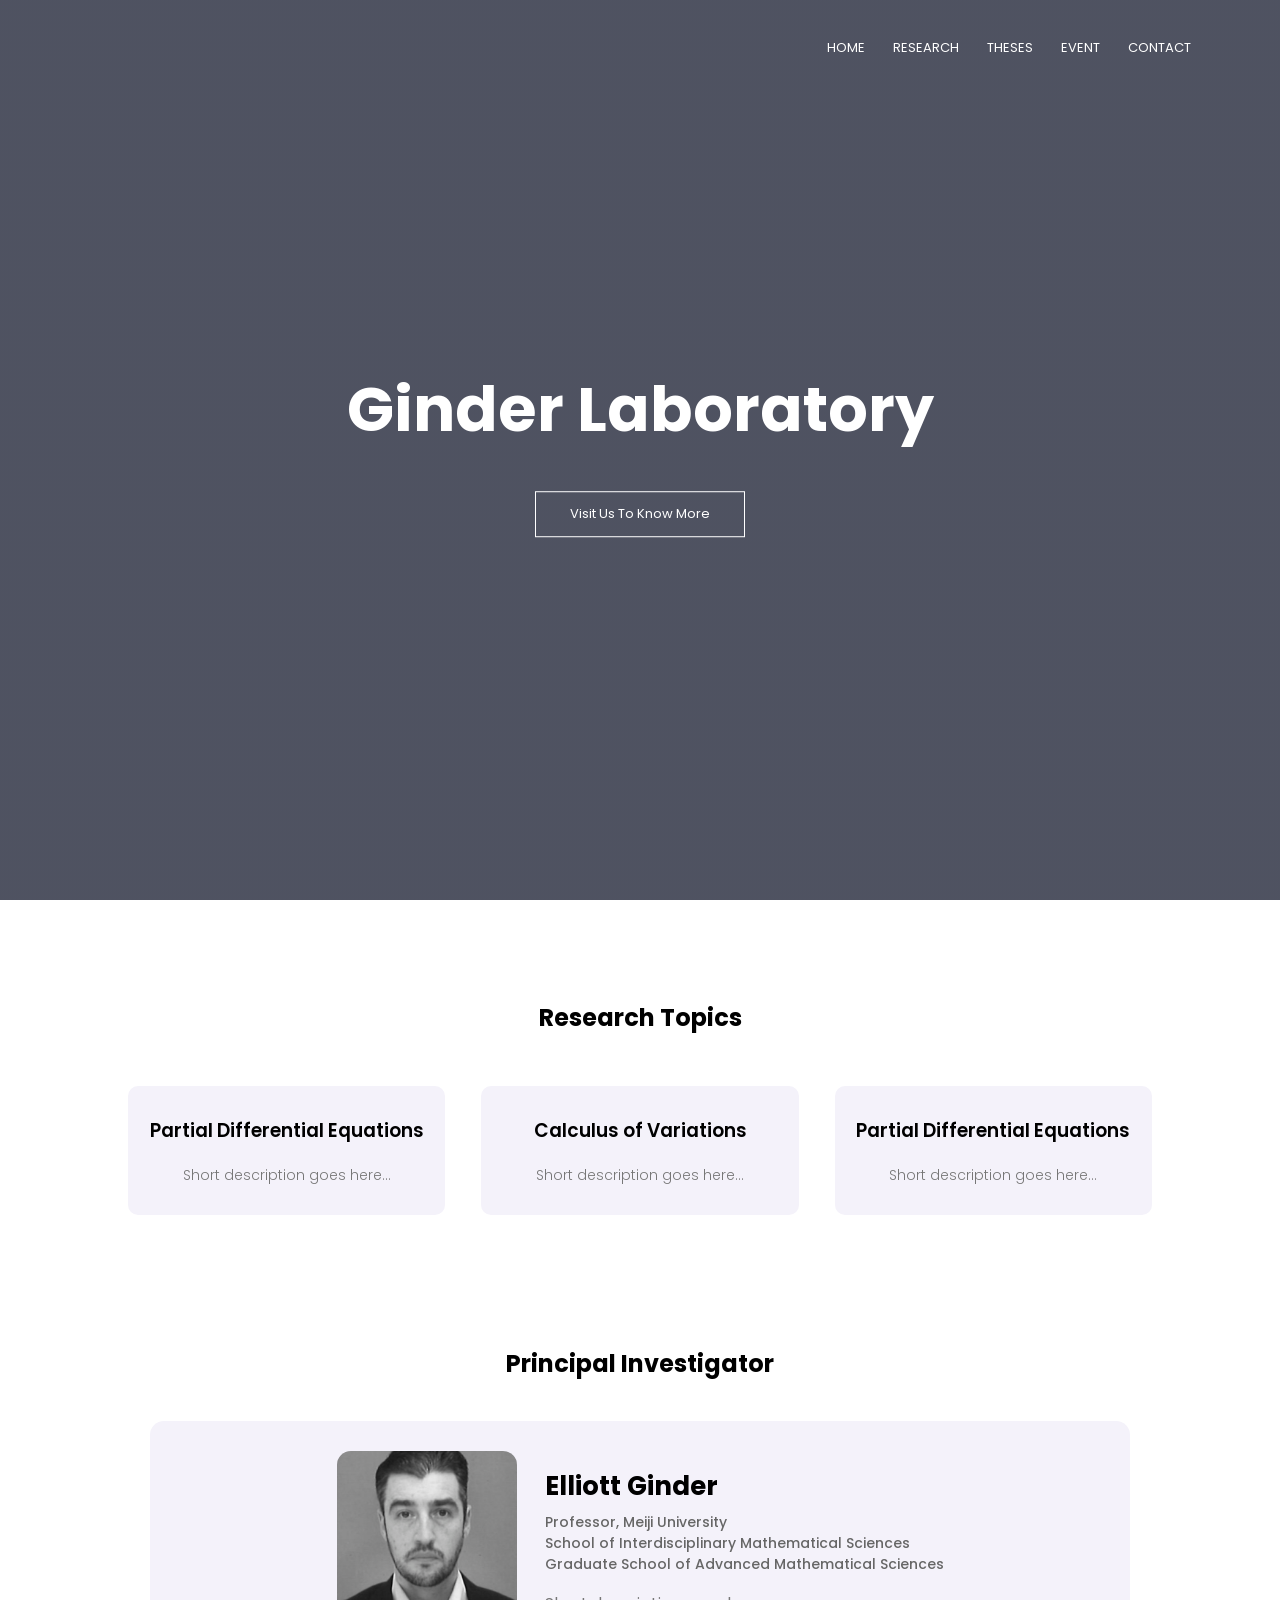
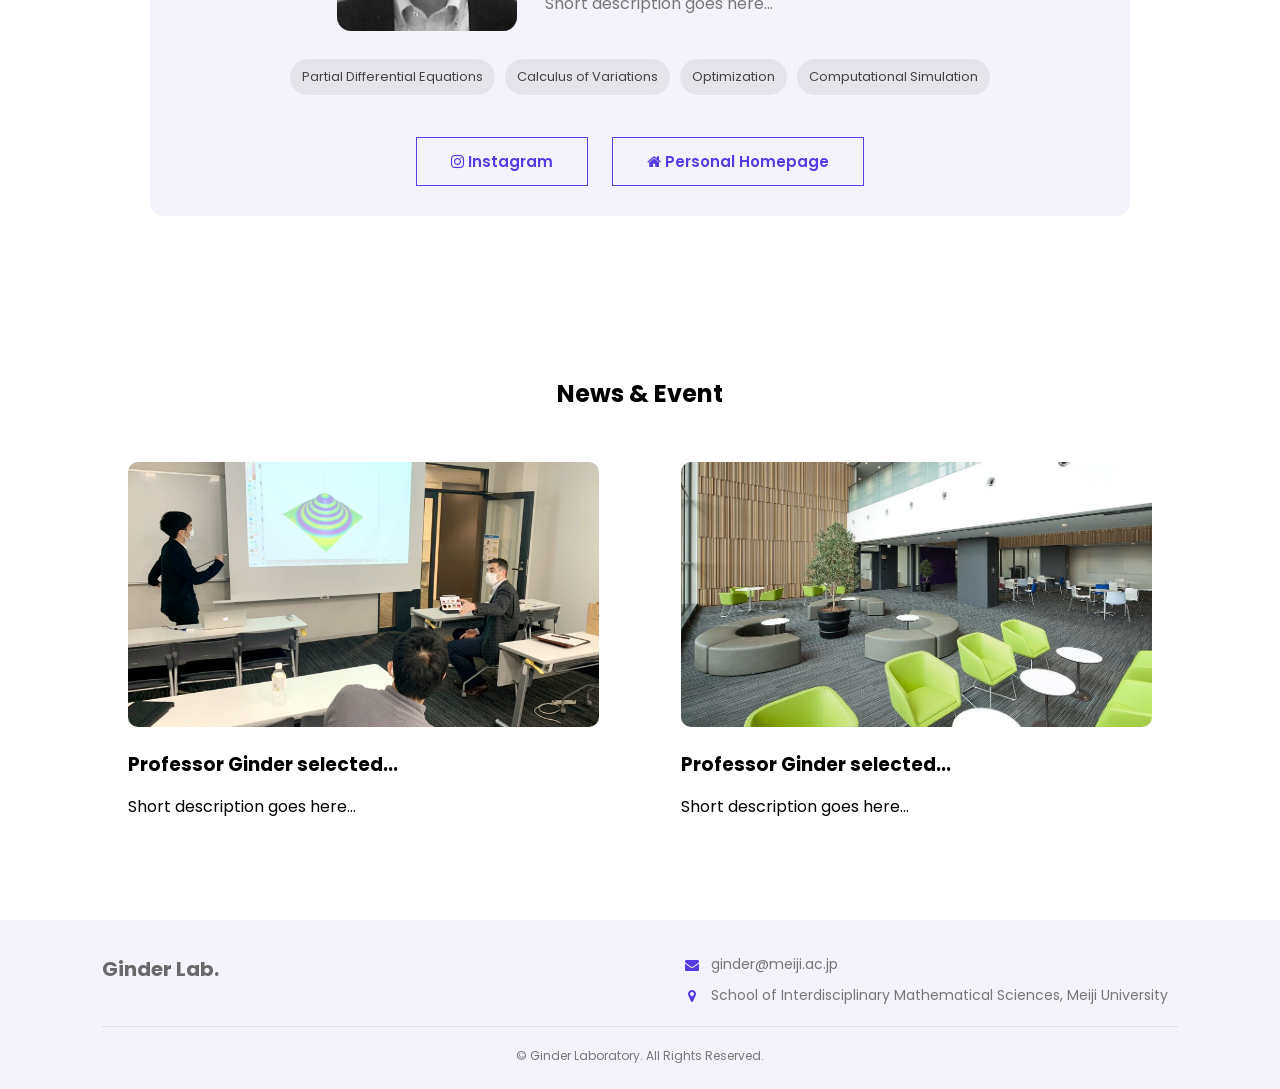
==== index.html @ 0f68d82e "更改图片位置" ====
<!DOCTYPE html>
<html lang="en">
<head>
    <meta charset="UTF-8">
    <meta name="viewport" content="width=device-width, initial-scale=1.0">
    <title>Laboratory Website Design</title>
    <link rel="stylesheet" href="css/style.css">
    <link rel="preconnect" href="https://fonts.googleapis.com">
    <link rel="preconnect" href="https://fonts.gstatic.com" crossorigin>
    <link href="https://fonts.googleapis.com/css2?family=Poppins:wght@100;200;300;400;600;700&display=swap" rel="stylesheet">
    <link rel="stylesheet" href="https://cdnjs.cloudflare.com/ajax/libs/font-awesome/4.7.0/css/font-awesome.css">
</head>
<body>
    <section class="header">
        <nav>
            <!-- <a href="index.html">
                <img src="./images/meiji_logo.png" alt="">
            </a> -->
            <div class="nav-links" id="navLinks">
            <i class="fa fa-times" onclick="hideMenu()"></i>
                <ul>
                    <li><a href="index.html">HOME</a></li>
                    <li><a href="research.html">RESEARCH</a></li>
                    <li><a href="theses.html">THESES</a></li>
                    <li><a href="event.html">EVENT</a></li>
                    <li><a href="contact.html">CONTACT</a></li>
                </ul>
            </div>
            <i class="fa fa-bars" onclick="showMenu()"></i>
        </nav>
    
        <div class="text-box">
            <h1>Ginder Laboratory</h1>
            <!-- <p></p> -->
            <a href="#hp-course" class="hero-btn">Visit Us To Know More</a>
        </div>
        
    </section>

    <!---------------------- course -------------------->
    
    <section class="course" id="hp-course">
        <h1>Research Topics</h1>
        <!-- 暂时无介绍 -->
        <!-- <p>nothink</p> -->

        <div class="row">
            <div class="course-col">
                <h3>Partial Differential Equations</h3>
                <p>Short description goes here...
                </p>
            </div>

             <div class="course-col">
                <h3>Calculus of Variations</h3>
                <p>Short description goes here...
                </p>
            </div>

             <div class="course-col">
                <h3>Partial Differential Equations</h3>
                <p>Short description goes here...
                </p>
            </div>
        </div>
    </section>



    <!---------------------- Professor ---------------------->
    
    <section class="boss">

        <h1>Principal Investigator</h1>
        
        <div class="boss-card">
            <div class="boss-main">
                
                <div class="boss-left">
                <!-- 把图片路径换成你自己的，比如 ./images/prof.jpg -->
                <img src="./images/prof.jpg" alt="Professor portrait" />
                </div>

                <div class="boss-right" >
                    <h2>Elliott Ginder</h2>
                    <h3>Professor, Meiji University <br>
                        School of Interdisciplinary Mathematical Sciences 
                        <br>
                        Graduate School of Advanced Mathematical Sciences
                        </h3>

                    <p class="boss-bio">
                        Short description goes here...
                    </p> 
                </div>

            </div>
            

            <div class="boss-tags">
                    <span>Partial Differential Equations</span>
                    <span>Calculus of Variations</span>
                    <span>Optimization</span>
                    <span>Computational Simulation</span>
                </div>

            <div class="boss-actions">

                <a class="hero-btn purple-btn" 
                    href="https://www.instagram.com/ginder.lab?igsh=MWxpdnN3ZHVuMjMwMw==" 
                    target="_blank">
                    <i class="fa fa-instagram"></i>
                    Instagram
                </a>

                <a class="hero-btn purple-btn" 
                    href="http://amth.mind.meiji.ac.jp/" 
                    target="_blank">
                    <i class="fa fa-home"></i>
                    Personal Homepage
                </a>

            </div>
        </div>
    
    </section>

    
    <!---------------------- News & event ---------------------->
    
    <section class="facilities">
        <h1>News & Event</h1>
        <!-- <p>Nothing</p> -->

        <div class="row">
            <div class="facilities-col">
                <img src="./images/classroom.jpg">
                <h3>Professor Ginder selected...</h3>
                <p>Short description goes here...</p>
            </div>

            <div class="facilities-col">
                <img src="./images/space.jpg">
                <h3>Professor Ginder selected...</h3>
                <p>Short description goes here...</p>
            </div>

        </div>
    </section>

    
     <!---------------------- Footer ---------------------->

    <footer class="footer">
        <div class="footer-top">
            <div class="footer-left">
                <h4>Ginder Lab.</h4>
            </div>

            <div class="footer-right">
                <a href="mailto:ginder@meiji.ac.jp" class="info-item">
                    <i class="fa fa-envelope"></i>
                    <span>ginder@meiji.ac.jp</span>
                </a>

                <a class="info-item" href="https://www.google.com/maps/place/%E6%98%8E%E6%B2%BB%E5%A4%A7%E5%AD%A6%E4%B8%AD%E9%87%8E%E3%82%AD%E3%83%A3%E3%83%B3%E3%83%91%E3%82%B9/@35.7068287,139.6490532,15z/data=!4m14!1m7!3m6!1s0x6018f28568f3a5e5:0x567bdf699508c4ba!2z5piO5rK75aSn5a2m5Lit6YeO44Kt44Oj44Oz44OR44K5!8m2!3d35.7068291!4d139.6593529!16s%2Fg%2F1hhl844lh!3m5!1s0x6018f28568f3a5e5:0x567bdf699508c4ba!8m2!3d35.7068291!4d139.6593529!16s%2Fg%2F1hhl844lh?entry=ttu&g_ep=EgoyMDI2MDIyNS4wIKXMDSoASAFQAw%3D%3D" target="_blank">
                    <i class="fa fa-map-marker"></i>
                    <span>School of Interdisciplinary Mathematical Sciences, Meiji University</span>
                </a>
            </div>
        </div>

        <div class="footer-bottom">
            © <span id="year"></span> Ginder Laboratory. All Rights Reserved.
        </div>
    </footer>



    <!---------- JavaScript for Toggle Menu ------------>
    <script>

        var navLinks = document.getElementById("navLinks"); 

        function showMenu() {
            navLinks.style.right = "0";
        }

        function hideMenu() {
            navLinks.style.right = "-200px";
        }

    </script>
</body>
</html>
---- css/style.css ----
*{
    margin: 0;
    padding: 0;
    font-family: 'Poppins', sans-serif;
}

*, *::before, *::after {
  box-sizing: border-box;
}

/* 26.2.28更新 跳转的时候添加滚动效果 */
html {
    scroll-behavior: smooth;
    transition: 1s;
}

.header {
    min-height: 100vh;
    width: 100%;
    background-image: linear-gradient(rgba(4, 9, 30, 0.7), rgba(4, 9, 30, 0.7)), url(./image/background.jpg);
    background-position: center;
    background-size: cover;
    position: relative;
}
.logo {
    width: 7vw;
}
nav{
    display: flex;
    padding: 2% 6%;
    justify-content: space-between;
    align-items: center;
}

nav img {
    width: 75px;
}

.nav-links {
    flex: 1;
    text-align: right;
}

.nav-links ul li{
    list-style: none;
    display: inline-block;
    padding: 8px 12px;
    position: relative;
}

.nav-links ul li a {
    color: #fff;
    text-decoration: none;
    font-size: 13px;
}

.nav-links ul li::after {
    content: '';
    width: 0%;
    height: 2px;
    background: #553CE2;
    display: block;
    margin: auto;
    transition: 0.5s;
}

.nav-links ul li:hover::after {
    width: 100%;
}

.text-box{
    width: 90%;
    color: #fff;
    position: absolute;
    top: 50%;
    left: 50%;
    transform: translate(-50%, -50%);
    text-align: center;
}

.text-box h1 {
    font-size: 62px;
}

.text-box p {
    margin: 10px 0 40px;
    font-size: 14px;
}

.hero-btn {
    display: inline-block;
    text-decoration: none;
    color: #fff; 
    border: 1px solid #fff;
    margin-top: 3%;
    padding: 12px 34px;
    font-size: 13px;
    background: transparent;
    position: relative;
    cursor: pointer;
}

.hero-btn:hover {
    border: 1px solid #553CE2;
    background: #553CE2;
    transition: 1s;
}

nav .fa {
    display: none;
}

@media(max-width: 700px) {
    /* 新增overflow-x, 防止off-canvas撑宽页面 */
    /* 需要 header 里 position: relative */
    html, body {
        overflow-x: hidden;
    }

    h1 {
        font-size: 30px;
    }
    .text-box h1 {
        font-size: 30px;
    }

    .nav-links ul li {
        display: block;
    }
    
    .nav-links {
        position: fixed;
        background: #553CE2;
        height: 100vh;
        width: 200px;
        top: 0;
        right: -200px;
        text-align: left;
        z-index: 2;
        transition: 0.75s;
    }

    nav .fa {
        display: block;
        color: #fff;
        margin: 10px;
        font-size: 22px;
        cursor: pointer;
    }

    .nav-links ul {
        padding: 30px;
    }
}


/* ---------------- research topics ---------------- */

.course {
    width: 80%;
    margin: auto;
    text-align: center;
    padding-top: 100px;
}

.course-col p{
    color: #777;
    font-size: 14px;
    font-weight: 300;
    line-height: 20px;
    padding: 10px;
}

.row {
    margin-top: 5%;
    display: flex;
    justify-content: space-between;
}

.course-col {
    flex-basis: 31%;
    background: #f4f2fa;
    border-radius: 10px;
    margin-bottom: 5%;
    padding: 20px 12px;
    transition: 0.5s;
}

.course-col h3 {
    text-align: center;
    font-weight: 600;
    margin: 10px 0;
}

.course-col:hover {
    box-shadow: 0 0 20px 0px rgba(0, 0, 0, 0.2);
}

@media (max-width: 700px){
    .row {
        flex-direction: column;
    }
}


/* ---------------- professor ---------------- */

.boss {
  width: 80%;
  margin: auto;
  text-align: center;
  padding-top: 80px;
  padding-bottom: 60px;
}

/* 标题在 index html 中被删除 */
.boss h1 {
  margin-bottom: 40px;
}

.boss p {
  color: #777;
  font-size: 16px;
  line-height: 1.6;
}

/* 卡片主体：跟你 Courses 那种圆角淡色块一致 */
.boss-card {
  width: 100%;
  max-width: 980px;
  margin: 0 auto;
  background: #f4f2fa; /* 你截图里那种淡紫感 */
  border-radius: 14px;
  padding: 30px;

  display: flex;
  /* 新增：纵向结构排列 */
  flex-direction: column;   /* 关键 */
  gap: 28px;
  align-items: center;
  text-align: left;
}

/* 新增 boss-main 负责内部图片和介绍的左右排列 */
.boss-main {
  display: flex;
  gap: 28px;
  align-items: center;
}

/* 左边头像 */
.boss-left img {
  width: 180px;
  height: 180px;
  border-radius: 14px;
  object-fit: cover;
  display: block;
}

/* 右边文字 */

/* 允许占满剩余空间（不是很懂虽然说... */
.boss-right {
  flex: 1;
}

.boss-right h2 {
  font-size: 26px;
  margin: 0 0 6px;
}

.boss-right h3 {
  font-size: 14px;
  font-weight: 500;
  /* 新加 text-align 靠左显示 */
  /* text-align: left; */
  color: #666;
  margin: 0 0 16px;
}

.boss-bio {
  color: #555;
  line-height: 1.8;
  /* margin: 0 0 18px; */
}

/* 研究方向标签 */
.boss-tags {
  display: flex;
  flex-wrap: wrap;
  gap: 10px;
  /* margin-bottom: 10px; */
}

.boss-tags span {
  background: rgba(0, 0, 0, 0.06);
  padding: 8px 12px;
  border-radius: 999px;
  font-size: 13px;
  color: #444;
}


/* 新版：外链样式 */
.boss-actions {
  display: flex;
  gap: 24px;
  flex-wrap: wrap;
}

.boss-actions a {
    font-size: 15px;
    font-weight: 600;
}

 
/* 响应式：手机上改成上下布局 */
@media (max-width: 700px) {
    .boss-right {
        text-align: center;
    }
  
    .boss-main {
        flex-direction: column;
        text-align: center;
    }

    .boss-actions {
        justify-content: center;
        /* 删去了flex-wrap: wrap (根据文字长度决定按钮大小） */
        gap: 16px;
    }

    .boss-actions a {
        /* 固定按钮宽度 */
        width: 80%;
        text-align: center;
    }

    .boss-left img {
        width: 160px;
        height: 160px;
    }
}


/* ----------------- News & Event -------------------- */

.facilities {
    width: 80%;
    margin: auto;
    text-align: center;
    padding-top: 100px;
}

.facilities-col {
    flex-basis: 46%;
    border-radius: 10px;
    margin-bottom: 5%;
    text-align: left;
}

.facilities-col img {
    width: 100%;
    aspect-ratio: 16 / 9;      /* 固定高度 */
    object-fit: cover;    /* 关键！裁切而不拉伸 */
    border-radius: 10px;
}

.facilities-col p {
    padding: 0;
}

.facilities-col h3 {
    margin-top: 16px;
    margin-bottom: 15px;
    text-align: left;
}

/* 未修改 */
@media (max-width: 700px) {
    
}


/* ----------------- footer -------------------- */

.footer {
    margin-top: 50px;
    background: #f4f2fa;
    color: #111;
    padding: 24px 8%;
}

.footer-top {
    margin-top: 0;
    display: flex;
    justify-content: space-between;
    align-items: flex-start;
    flex-wrap: wrap;
}

.footer-left h4 {
    color: #696969;
    font-size: 20px;
    margin-top: 10px;
}

.footer-right {
    display: flex;
    flex-direction: column;
    gap: 10px;
    margin: 10px 10px;
}

.info-item {
    display: flex;
    align-items: center;
    gap: 10px;
    font-size: 14px;
    color: #777;
    text-decoration: none;
}

.info-item i {
    color: #553CE2;

    /* 以下3行为补充，因为icon大小不一样 */
    width: 18px;          /* 固定图标占位宽度：16~20px都行 */
    text-align: center;   /* 图标在占位区居中 */
    flex: 0 0 18px;       /* 不要被压缩 */
}

.footer-bottom {
    margin-top: 10px;
    padding-top: 20px;
    border-top: 1px solid rgba(0,0,0,0.08);
    text-align: center;
    font-size: 12px;
    color: #777;
}

/* =========================== 通用 =========================== */

.sub-header {
    height: 38vh;
    width: 100%;
    background-image: linear-gradient(rgba(4, 9, 30, 0.7),rgba(4, 9, 30, 0.7)), url(./image/background.jpg);
    background-position: center;
    background-size: cover;
    text-align: center;
    /* 新增 position */
    position: relative;
    color: #fff;
}

.sub-header h1 {
    position: absolute;
    top: 50%;
    left: 50%;
    transform: translate(-50%, -50%);
    margin-top: 3%;
}

.purple-btn {
    border: 1px solid #553CE2;
    background: transparent;
    color: #553CE2;
}

.purple-btn:hover {
    color: #fff;
}


@media(max-width: 700px) {
    .sub-header h1 {
        font-size: 26px;
    }
}



/* ========================= Theses Page ========================= */

/* --- Theses Page --- */

.theses {
  width: 85%;
  margin: auto;
  padding: 80px 0;
}

.theses-section {
  margin-bottom: 80px;
}

.theses-section h2 {
  font-size: 32px;
  margin-bottom: 40px;
  text-align: center;
  font-weight: 700;
}

/* 卡片容器 */
.card-container {
  display: flex;
  gap: 30px;
  flex-wrap: wrap;
  flex-direction: column;
  justify-content: center;
  align-items: center;
}

/* 卡片样式 */
.thesis-card {
  width: 100%;
  background: #f4f3ff;
  padding: 28px;
  border-radius: 16px;
  max-width: 800px;
  transition: 0.3s ease;
  box-shadow: 0 4px 12px rgba(0, 0, 0, 0.05);
}

.thesis-card:hover {
  transform: translateY(-6px);
  box-shadow: 0 10px 24px rgba(0, 0, 0, 0.12);
}

.thesis-card h3 {
  font-size: 18px;
  margin-bottom: 10px;
}

.meta {
  font-size: 14px;
  color: #777;
  margin-bottom: 12px;
}

.desc {
  font-size: 14px;
  color: #555;
  margin-bottom: 18px;
  line-height: 1.6;
}

/* 按钮 */
.link-btn {
  display: inline-block;
  padding: 8px 14px;
  background: #111;
  color: #fff;
  text-decoration: none;
  border-radius: 8px;
  font-size: 13px;
}

.link-btn:hover {
  background: #333;
}

/* 简洁条目（本科/硕士/博士用） */
/* Theses list container */
.thesis-list {
  max-width: 800px;
  margin: 0 auto;
  border-radius: 10px;
  overflow: hidden;
}

/* 每一行 */
.thesis-row {
  display: flex;
  justify-content: space-between;
  align-items: center;
  padding: 14px 20px;
  font-size: 15px;
  transition: background 0.2s ease;
}

/* 条纹效果 */
.thesis-row:nth-child(odd) {
  background-color: #fafafa;
}

.thesis-row:nth-child(even) {
  background-color: #f2f2f2;
}

/* hover 效果（暂且不用，不误导用户有链接） */
/* .thesis-row:hover {
  background-color: #eaeaea;
} */

/* 左侧标题 */
.thesis-title {
  font-weight: 500;
  color: #333;
}

/* 右侧年份 */
.thesis-year {
  color: #777;
  font-size: 14px;
}

/* 响应式 */
@media (max-width: 700px) {
  .card-container {
    flex-direction: column;
    align-items: center;
  }
}


/* ========================= Event Page ========================= */

.news {
    width: 85%;
    max-width: 900px;
    margin: 100px auto;
}

.news h1 {
    text-align: center;
    margin-bottom: 50px;
}

.news-item {
    display: flex;
    gap: 40px;
    padding: 35px 0;
    /* border-top: 1px solid #ddd; */
    border-bottom: 1px solid #ddd;
}

.news-img img {
    width: 140px;
    height: 140px;
    object-fit: cover;
    transition: 0.3s;
    margin: 0px 0px 0px 30px;
}

.news-img img:hover {
    transform: scale(1.05);
}

.news-date {
    color: #888;
    font-size: 14px;
}

.news-content {
    display: flex;
    flex-direction: column;
    gap: 12px;
}

.news-content h2 {
    /* margin: 10px 0 15px; */
    font-size: 22px;
}

.news-content h2:hover {
    color: #8c7b5f;
}

.news-content p{
    color: #777;
    font-size: 14px;
    font-weight: 300;
    line-height: 20px;
    padding-top: 10px;
}


@media (max-width: 700px) {
    .news {
        width: 90%;
        margin: 50px auto;
    }

    .news h1 {
        margin-bottom: 30px;
        font-size: 28px;
    }

    .news-item {
        gap: 14px;
        padding: 22px 0;
        align-items: flex-start;
    }

    .news-img img {
        width: 108px;
        height: 81px;
        margin: 0;
        flex-shrink: 0;
    }

    .news-date {
        font-size: 13px;
        display: block;
        margin-bottom: 8px;
        /* 上下を切り替える */
        order: 2;
    }

    .news-content h2 {
        font-size: 18px;
        font-weight: 600;
        line-height: 1.4;
        margin: 0;
        /* 上下を切り替える */
        order: 1;
    }

    /* 让某一块不显示的方法 */
    .news-content p {
        display: none;
    }

}

    


/* ======================= Contact Us Page ======================= */

.location {
    width: 80%;
    margin: 80px auto;
    
    display: flex;
    gap: 60px;
    align-items: flex-start;
}

.map {
    flex: 1;
}

.map iframe {
    width: 100%;
    height: 300px;
    border-radius: 12px;
}

.contact-us{
    flex: 1;
}

.contact-col div {
    display: flex;
    align-items: flex-start;
    margin-bottom: 40px;
}

.contact-col div .fa {
    font-size: 22px;
    color: #553CE2;
    margin-right: 20px;
    margin-top: 5px;
}

.contact-col h5 {
    font-size: 18px;
    margin: 0;
    font-weight: 500;
}

.contact-col p {
    margin: 4px 0 0;
    font-size: 14px;
    color: #666;
}

@media (max-width: 700px) {
    .location {
        flex-direction: column;
    }

    .map iframe {
        height: 300px;
    }
}
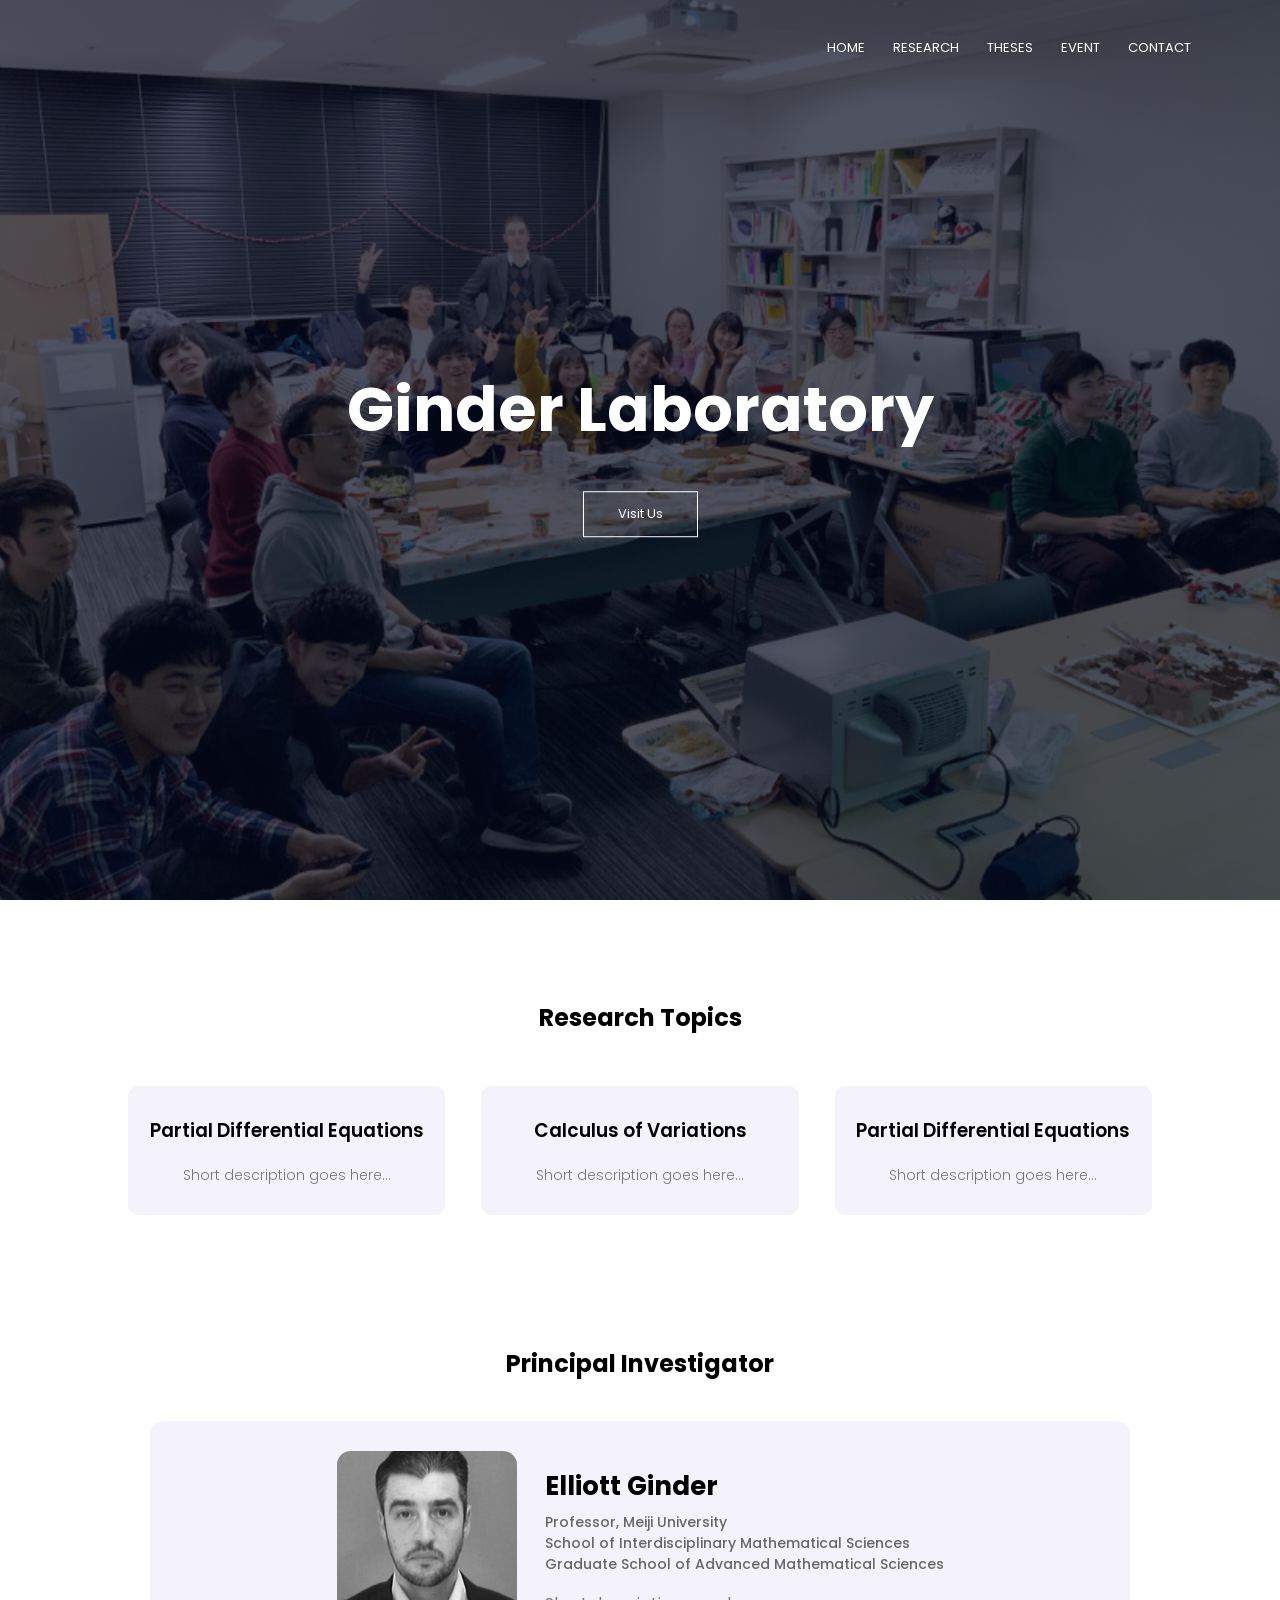
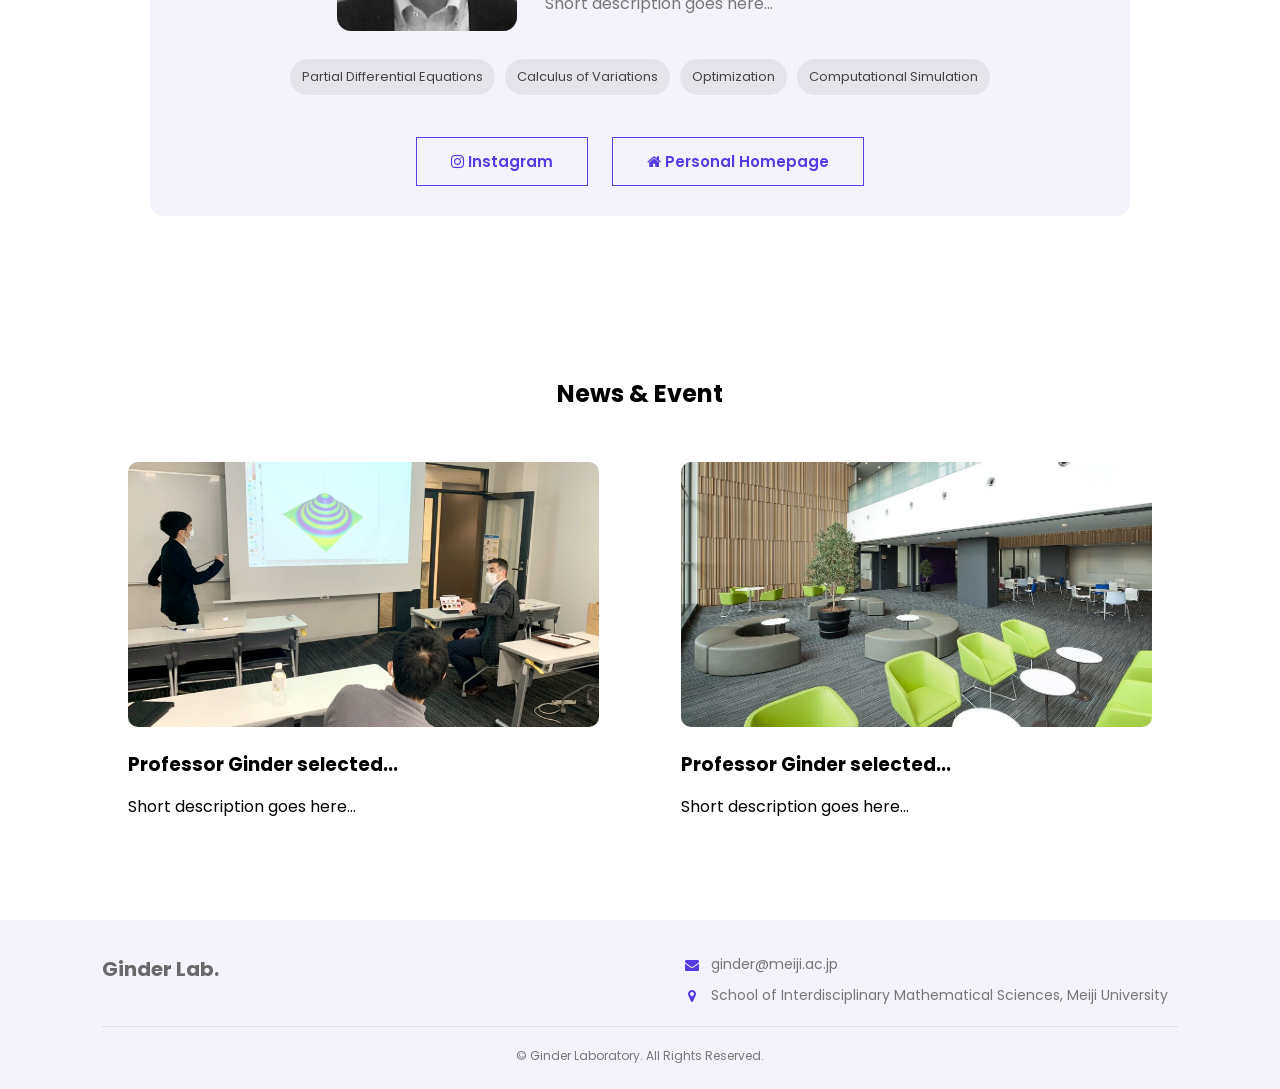
==== commit 9051eec1: "修改主页按钮" ====
--- a/index.html
+++ b/index.html
@@ -32,7 +32,7 @@
         <div class="text-box">
             <h1>Ginder Laboratory</h1>
             <!-- <p></p> -->
-            <a href="#hp-course" class="hero-btn">Visit Us To Know More</a>
+            <a href="#hp-course" class="hero-btn">Visit Us</a>
         </div>
         
     </section>
--- a/css/style.css
+++ b/css/style.css
@@ -17,7 +17,7 @@
 .header {
     min-height: 100vh;
     width: 100%;
-    background-image: linear-gradient(rgba(4, 9, 30, 0.7), rgba(4, 9, 30, 0.7)), url(./image/background.jpg);
+    background-image: linear-gradient(rgba(4, 9, 30, 0.7), rgba(4, 9, 30, 0.7)), url(../images/background.jpg);
     background-position: center;
     background-size: cover;
     position: relative;
@@ -445,7 +445,7 @@
 .sub-header {
     height: 38vh;
     width: 100%;
-    background-image: linear-gradient(rgba(4, 9, 30, 0.7),rgba(4, 9, 30, 0.7)), url(./image/background.jpg);
+    background-image: linear-gradient(rgba(4, 9, 30, 0.7),rgba(4, 9, 30, 0.7)), url(../images/background.jpg);
     background-position: center;
     background-size: cover;
     text-align: center;
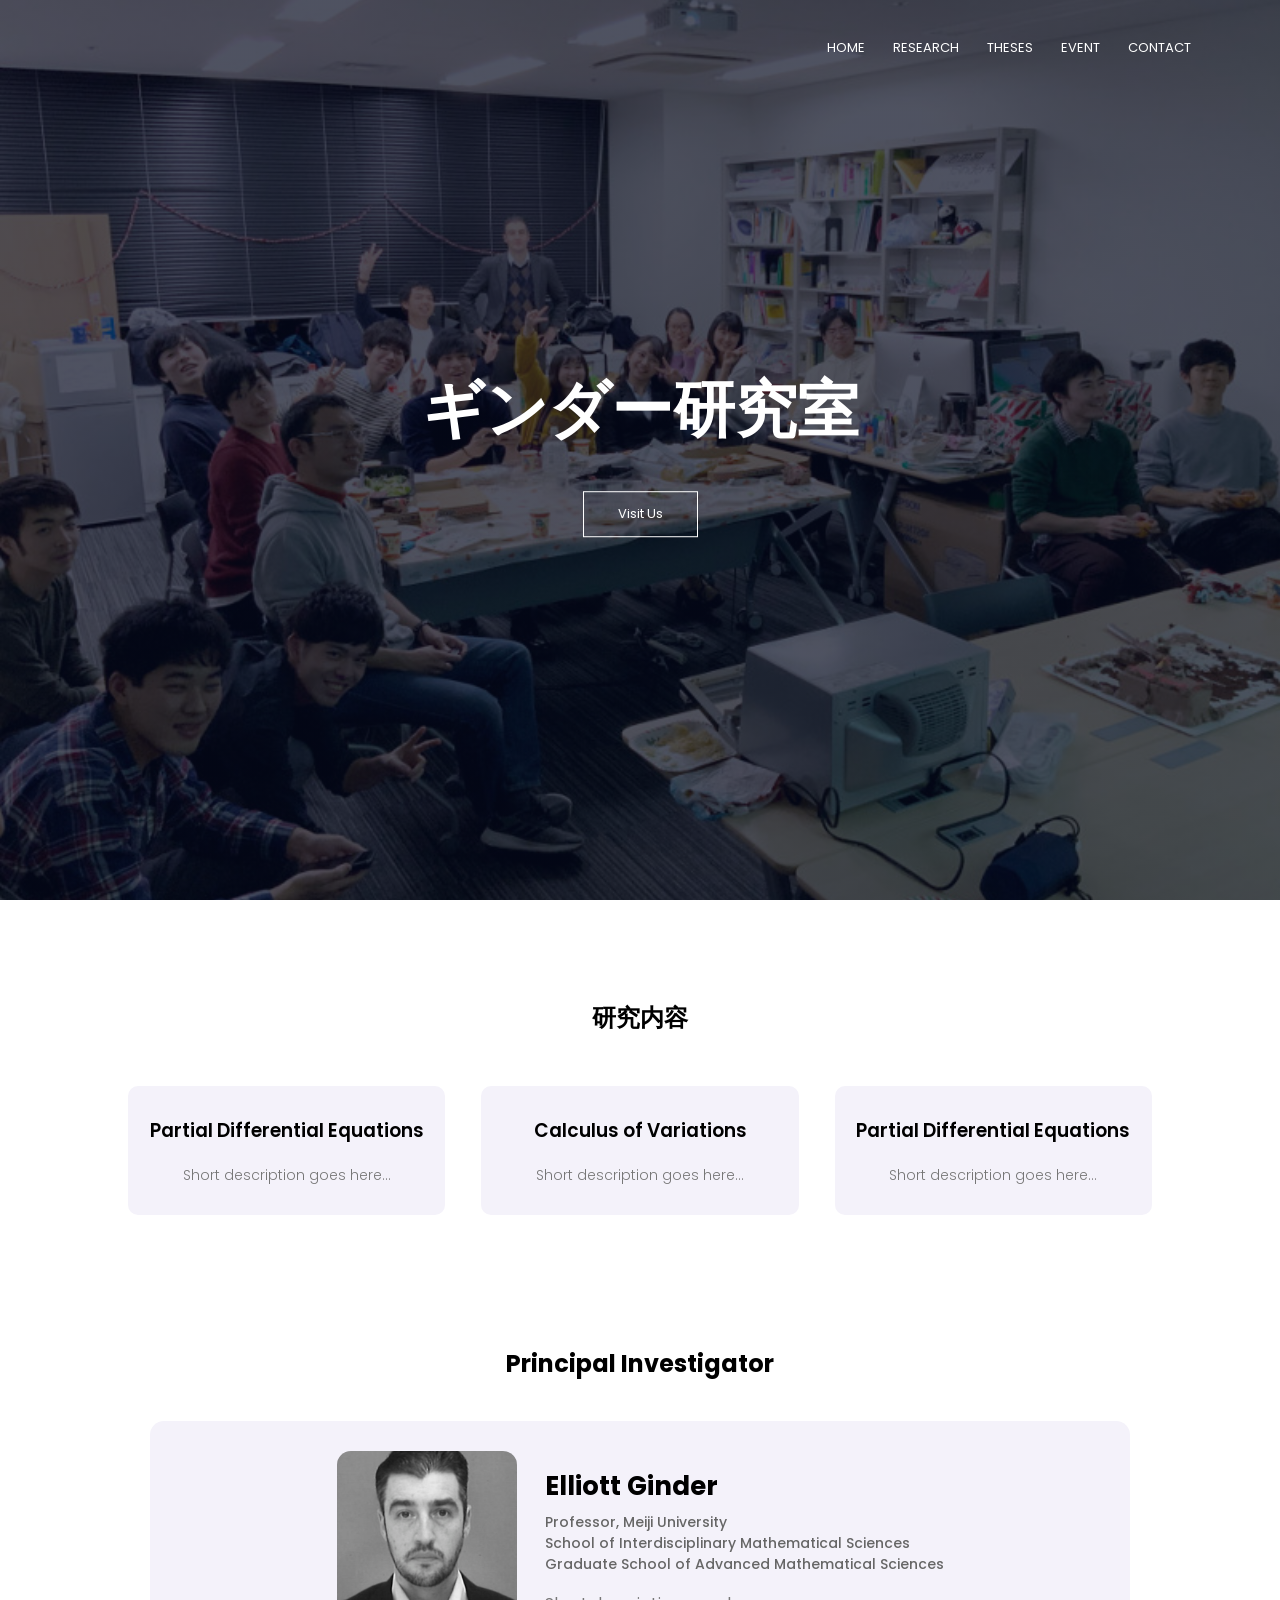
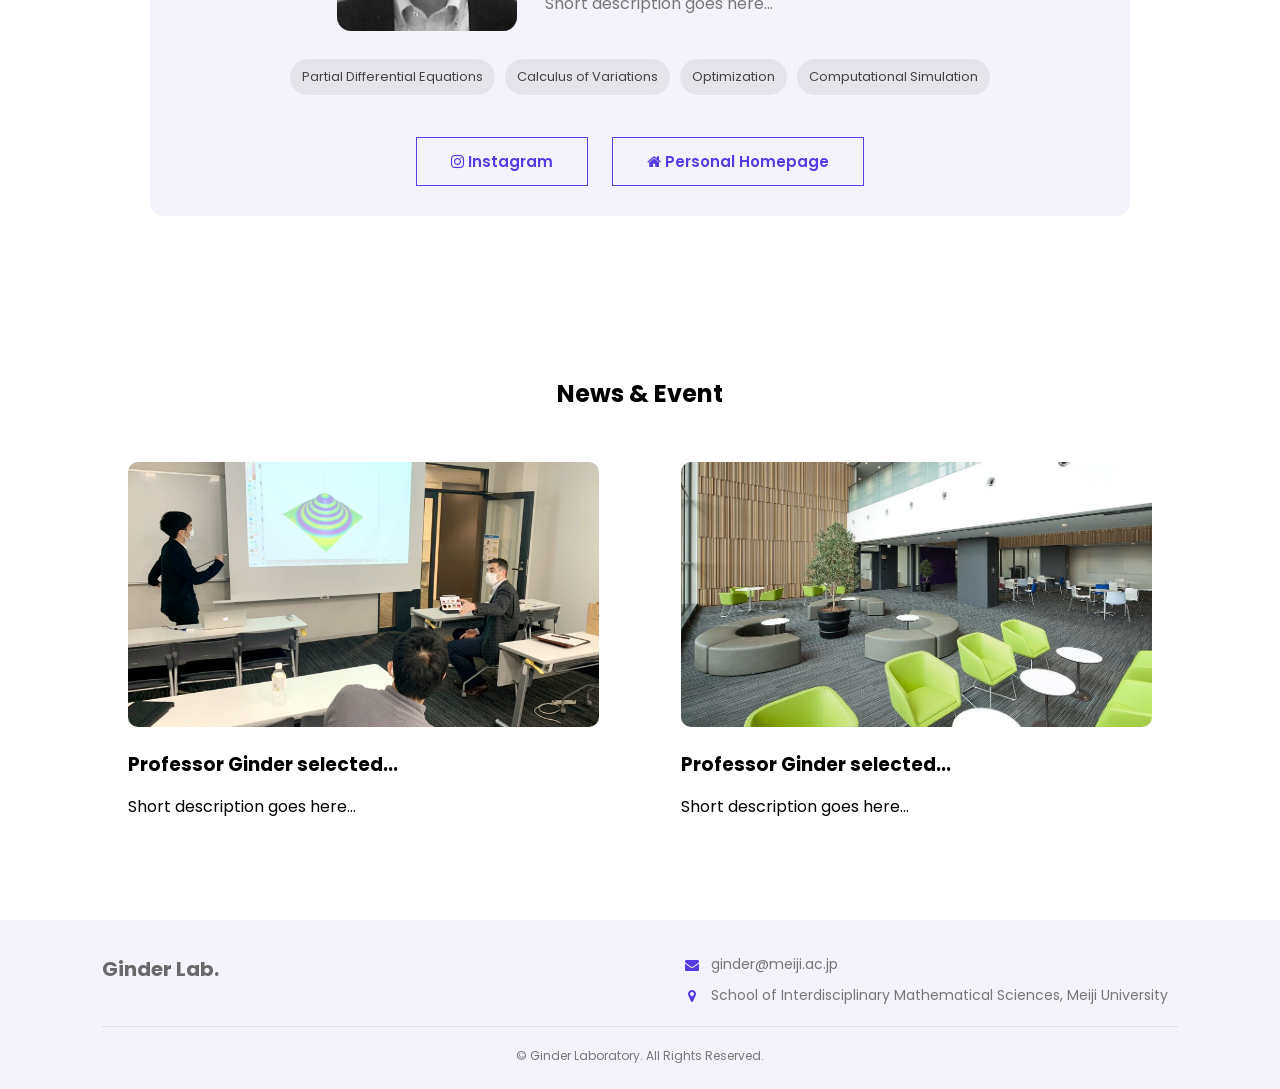
==== commit a5fc82be: "将语言换成日语" ====
--- a/index.html
+++ b/index.html
@@ -1,5 +1,5 @@
 <!DOCTYPE html>
-<html lang="en">
+<html lang="ja">
 <head>
     <meta charset="UTF-8">
     <meta name="viewport" content="width=device-width, initial-scale=1.0">
@@ -30,7 +30,7 @@
         </nav>
     
         <div class="text-box">
-            <h1>Ginder Laboratory</h1>
+            <h1>ギンダー研究室</h1>
             <!-- <p></p> -->
             <a href="#hp-course" class="hero-btn">Visit Us</a>
         </div>
@@ -40,7 +40,7 @@
     <!---------------------- course -------------------->
     
     <section class="course" id="hp-course">
-        <h1>Research Topics</h1>
+        <h1>研究内容</h1>
         <!-- 暂时无介绍 -->
         <!-- <p>nothink</p> -->
 
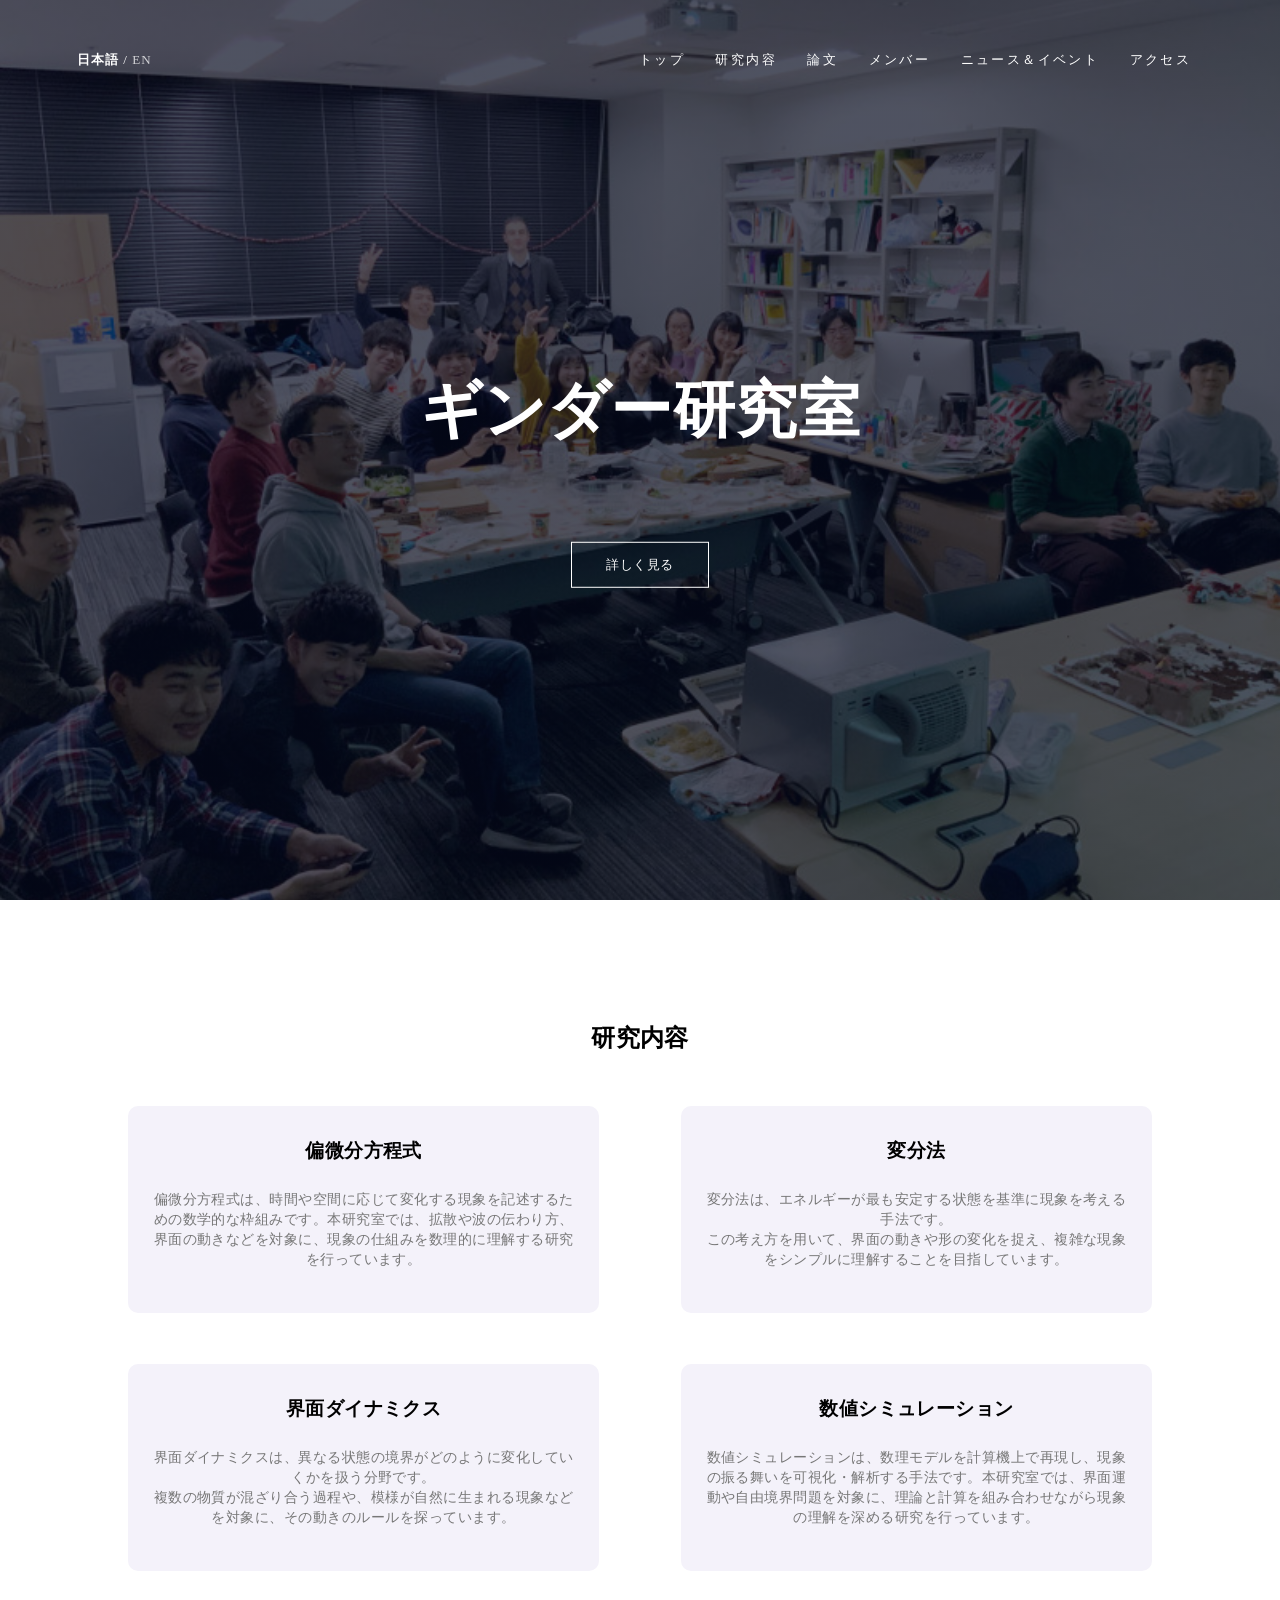
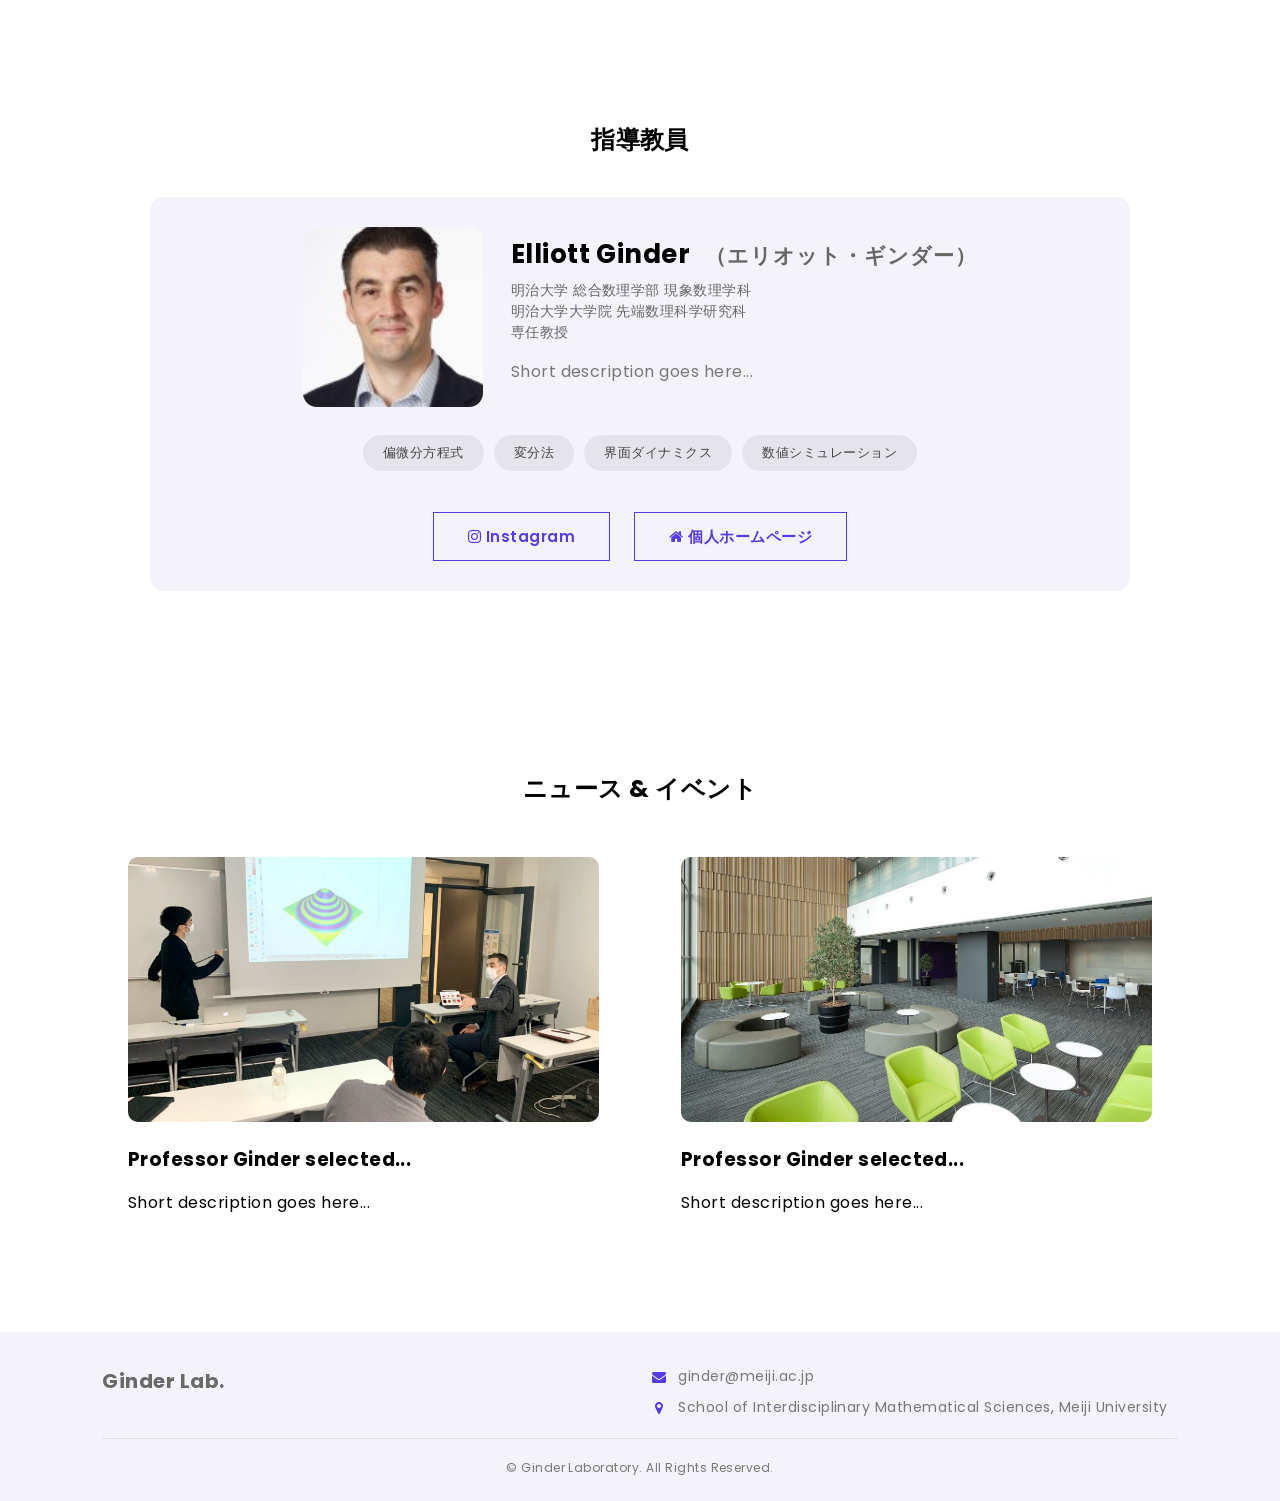
==== commit be459248: "增加日语版界面，并进一步完善内容" ====
--- a/index.html
+++ b/index.html
@@ -5,25 +5,34 @@
     <meta name="viewport" content="width=device-width, initial-scale=1.0">
     <title>Laboratory Website Design</title>
     <link rel="stylesheet" href="css/style.css">
+    <!-- <link rel="preconnect" href="https://fonts.googleapis.com">
+    <link rel="preconnect" href="https://fonts.gstatic.com" crossorigin>
+    <link href="https://fonts.googleapis.com/css2?family=Poppins:wght@100;200;300;400;600;700&display=swap" rel="stylesheet"> -->
+    
     <link rel="preconnect" href="https://fonts.googleapis.com">
     <link rel="preconnect" href="https://fonts.gstatic.com" crossorigin>
-    <link href="https://fonts.googleapis.com/css2?family=Poppins:wght@100;200;300;400;600;700&display=swap" rel="stylesheet">
+    <link href="https://fonts.googleapis.com/css2?family=IBM+Plex+Sans+JP&family=LINE+Seed+JP&family=Poppins:wght@100;200;300;400;600;700&display=swap" rel="stylesheet">
+    
     <link rel="stylesheet" href="https://cdnjs.cloudflare.com/ajax/libs/font-awesome/4.7.0/css/font-awesome.css">
 </head>
 <body>
     <section class="header">
         <nav>
-            <!-- <a href="index.html">
-                <img src="./images/meiji_logo.png" alt="">
-            </a> -->
+            <div class="lang-switch">
+                <a href="index.html" class="active">日本語</a>
+                <span> / </span>
+                <a href="en/index.html">EN</a>
+            </div>
+
             <div class="nav-links" id="navLinks">
             <i class="fa fa-times" onclick="hideMenu()"></i>
                 <ul>
-                    <li><a href="index.html">HOME</a></li>
-                    <li><a href="research.html">RESEARCH</a></li>
-                    <li><a href="theses.html">THESES</a></li>
-                    <li><a href="event.html">EVENT</a></li>
-                    <li><a href="contact.html">CONTACT</a></li>
+                    <li><a href="index.html">トップ</a></li>
+                    <li><a href="research.html">研究内容</a></li>
+                    <li><a href="theses.html">論文</a></li>
+                    <li><a href="member.html">メンバー</a></li>
+                    <li><a href="event.html">ニュース＆イベント</a></li>
+                    <li><a href="contact.html">アクセス</a></li>
                 </ul>
             </div>
             <i class="fa fa-bars" onclick="showMenu()"></i>
@@ -32,9 +41,9 @@
         <div class="text-box">
             <h1>ギンダー研究室</h1>
             <!-- <p></p> -->
-            <a href="#hp-course" class="hero-btn">Visit Us</a>
-        </div>
-        
+            <a href="#hp-course" class="hero-btn">詳しく見る</a>
+        </div>
+
     </section>
 
     <!---------------------- course -------------------->
@@ -46,20 +55,26 @@
 
         <div class="row">
             <div class="course-col">
-                <h3>Partial Differential Equations</h3>
-                <p>Short description goes here...
+                <h3>偏微分方程式</h3>
+                <p>偏微分方程式は、時間や空間に応じて変化する現象を記述するための数学的な枠組みです。本研究室では、拡散や波の伝わり方、界面の動きなどを対象に、現象の仕組みを数理的に理解する研究を行っています。
                 </p>
             </div>
 
              <div class="course-col">
-                <h3>Calculus of Variations</h3>
-                <p>Short description goes here...
+                <h3>変分法</h3>
+                <p>変分法は、エネルギーが最も安定する状態を基準に現象を考える手法です。<br>この考え方を用いて、界面の動きや形の変化を捉え、複雑な現象をシンプルに理解することを目指しています。
                 </p>
             </div>
 
              <div class="course-col">
-                <h3>Partial Differential Equations</h3>
-                <p>Short description goes here...
+                <h3>界面ダイナミクス</h3>
+                <p>界面ダイナミクスは、異なる状態の境界がどのように変化していくかを扱う分野です。<br>複数の物質が混ざり合う過程や、模様が自然に生まれる現象などを対象に、その動きのルールを探っています。
+                </p>
+            </div>
+
+            <div class="course-col">
+                <h3>数値シミュレーション</h3>
+                <p>数値シミュレーションは、数理モデルを計算機上で再現し、現象の振る舞いを可視化・解析する手法です。本研究室では、界面運動や自由境界問題を対象に、理論と計算を組み合わせながら現象の理解を深める研究を行っています。
                 </p>
             </div>
         </div>
@@ -71,22 +86,23 @@
     
     <section class="boss">
 
-        <h1>Principal Investigator</h1>
+        <h1>指導教員</h1>
         
         <div class="boss-card">
             <div class="boss-main">
                 
                 <div class="boss-left">
-                <!-- 把图片路径换成你自己的，比如 ./images/prof.jpg -->
-                <img src="./images/prof.jpg" alt="Professor portrait" />
+                    <img src="./images/professor.jpg" alt="Professor portrait" />
                 </div>
 
                 <div class="boss-right" >
-                    <h2>Elliott Ginder</h2>
-                    <h3>Professor, Meiji University <br>
-                        School of Interdisciplinary Mathematical Sciences 
-                        <br>
-                        Graduate School of Advanced Mathematical Sciences
+                    <h2 class="name">
+                        Elliott Ginder 
+                        <span class="kana">（エリオット・ギンダー）</span>
+                    </h2>
+                        <h3>明治大学 総合数理学部 現象数理学科 <br>
+                        明治大学大学院 先端数理科学研究科 <br>
+                        専任教授
                         </h3>
 
                     <p class="boss-bio">
@@ -98,11 +114,11 @@
             
 
             <div class="boss-tags">
-                    <span>Partial Differential Equations</span>
-                    <span>Calculus of Variations</span>
-                    <span>Optimization</span>
-                    <span>Computational Simulation</span>
-                </div>
+                <span>偏微分方程式</span>
+                <span>変分法</span>
+                <span>界面ダイナミクス</span>
+                <span>数値シミュレーション</span>
+            </div>
 
             <div class="boss-actions">
 
@@ -117,7 +133,7 @@
                     href="http://amth.mind.meiji.ac.jp/" 
                     target="_blank">
                     <i class="fa fa-home"></i>
-                    Personal Homepage
+                    個人ホームページ
                 </a>
 
             </div>
@@ -129,7 +145,7 @@
     <!---------------------- News & event ---------------------->
     
     <section class="facilities">
-        <h1>News & Event</h1>
+        <h1>ニュース & イベント</h1>
         <!-- <p>Nothing</p> -->
 
         <div class="row">
--- a/css/style.css
+++ b/css/style.css
@@ -1,12 +1,40 @@
-*{
+
+/* 默认（英文） */
+body {
+  font-family:
+    "Poppins",
+    "Hiragino Mincho ProN",
+    "Yu Mincho",
+    sans-serif;
+    letter-spacing: 0.03em;
     margin: 0;
     padding: 0;
-    font-family: 'Poppins', sans-serif;
-}
+}
+/* 26.4.13 更新 日文版文字间距拉开 */
+/* html[lang="ja"] .text-box h1 {
+  font-family: "IBM Plex Sans JP", serif;
+  letter-spacing: 0.1em;
+  text-shadow: 0 2px 8px rgba(0, 0, 0, 0.5);
+}*/
+
+html[lang="ja"] nav, 
+html[lang="ja"] .sub-header {
+  font-family: "Hiragino Mincho ProN", "Yu Mincho", serif;
+  letter-spacing: 0.15em;
+}
+
+/* 
+html[lang="ja"] body {
+  font-family: "Hiragino Kaku Gothic Pro", "Yu Gothic", sans-serif;
+  letter-spacing: 0.05em;
+} */
+
+
 
 *, *::before, *::after {
   box-sizing: border-box;
 }
+
 
 /* 26.2.28更新 跳转的时候添加滚动效果 */
 html {
@@ -154,6 +182,33 @@
 }
 
 
+
+/* ---------------- switch language ---------------- */
+
+
+.lang-switch {
+  font-size: 13px;
+  color: #fff;
+  letter-spacing: 0.08em;
+}
+
+.lang-switch a {
+  color: rgba(255,255,255,0.75);
+  text-decoration: none;
+  transition: 0.2s;
+}
+
+.lang-switch a.active {
+  color: #fff;
+  font-weight: 600;
+}
+
+.lang-switch a:hover {
+  color: #fff;
+}
+
+
+
 /* ---------------- research topics ---------------- */
 
 .course {
@@ -175,10 +230,11 @@
     margin-top: 5%;
     display: flex;
     justify-content: space-between;
+    flex-wrap: wrap;
 }
 
 .course-col {
-    flex-basis: 31%;
+    flex-basis: 46%;
     background: #f4f2fa;
     border-radius: 10px;
     margin-bottom: 5%;
@@ -269,6 +325,14 @@
   margin: 0 0 6px;
 }
 
+.name .kana {
+  font-size: 0.8em; 
+  font-weight: 600;       /* 👈 关键：相对缩小 */
+  color: #666;  /* 稍微变浅 */
+  margin: 0 0 6px 8px;
+  letter-spacing: 0.05em;
+}
+
 .boss-right h3 {
   font-size: 14px;
   font-weight: 500;
@@ -293,8 +357,14 @@
 }
 
 .boss-tags span {
+  font-family:
+    "Poppins",
+    "Hiragino Kaku Gothic ProN",
+    "Yu Gothic",
+    sans-serif;
+
   background: rgba(0, 0, 0, 0.06);
-  padding: 8px 12px;
+  padding: 8px 20px;
   border-radius: 999px;
   font-size: 13px;
   color: #444;
@@ -455,6 +525,7 @@
 }
 
 .sub-header h1 {
+    font-size: 30px;
     position: absolute;
     top: 50%;
     left: 50%;
@@ -500,6 +571,13 @@
   margin-bottom: 40px;
   text-align: center;
   font-weight: 700;
+}
+
+.theses-section h2 {
+  font-size: 26px;
+  margin-bottom: 40px;
+  text-align: center;
+  font-weight: 500;
 }
 
 /* 卡片容器 */
@@ -788,3 +866,139 @@
     }
 }
 
+
+
+
+/* ======================= Member Page ======================= */
+
+.members-page {
+      max-width: 1100px;
+      width: 80%;
+      margin: 0 auto;
+      padding: 100px 24px 80px;
+    }
+ 
+.page-header {
+      text-align: center;
+      margin-bottom: 70px;
+    }
+
+    .page-header h1 {
+      font-size: 2.5rem;
+      font-weight: 600;
+      margin-bottom: 12px;
+      letter-spacing: 0.03em;
+    }
+
+    .page-header p {
+      font-size: 1rem;
+      color: #666;
+      max-width: 680px;
+      margin: 0 auto;
+    }
+
+
+ .member-section {
+      margin-bottom: 60px;
+    }
+
+    .member-section h2 {
+      font-size: 1.4rem;
+      font-weight: 600;
+      margin-bottom: 22px;
+      padding-bottom: 8px;
+      border-bottom: 1px solid #f4f3ff;
+      color: #1f2a44;
+    }
+
+    .member-grid {
+      display: grid;
+      grid-template-columns: repeat(3, 1fr);
+      gap: 20px;
+    }
+
+    .member-card {
+      background: #fff;
+      border: 1px solid #f4f3ff;
+      border-radius: 14px;
+      padding: 16px 18px;
+      height: 118px;
+      display: flex;
+      align-items: center;
+      gap: 16px;
+      transition: transform 0.2s ease, box-shadow 0.2s ease;
+    }
+
+    .member-card:hover {
+      transform: translateY(-3px);
+      box-shadow: 0 10px 24px rgba(0, 0, 0, 0.06);
+    }
+
+    .member-icon {
+      width: 52px;
+      height: 52px;
+      border-radius: 50%;
+      background: #f4f3ff;
+      color: #3b4a6b;
+      display: flex;
+      align-items: center;
+      justify-content: center;
+      font-size: 1rem;
+      font-weight: 600;
+      flex-shrink: 0;
+    }
+
+    .member-info h3 {
+      font-size: 1.05rem;
+      font-weight: 600;
+      margin-bottom: 2px;
+      color: #222;
+    }
+
+    .member-info .reading {
+      font-size: 0.75rem;
+      color: #888;
+      margin-top: 2px;
+      line-height: 1.2;
+      letter-spacing: 0.05em;
+    }
+
+    .member-info p {
+      font-size: 0.95rem;
+      line-height: 1.2;
+      color: #666;
+    }
+
+    @media (max-width: 700px) {
+      .member-grid {
+        grid-template-columns: repeat(2, 1fr);
+      }
+    }
+
+    @media (max-width: 600px) {
+      .members-page {
+        padding: 80px 16px 60px;
+      }
+
+      .page-header {
+        margin-bottom: 50px;
+      }
+
+      .page-header h1 {
+        font-size: 2rem;
+      }
+
+      .member-grid {
+        grid-template-columns: 1fr;
+      }
+
+      .member-card {
+        padding: 18px 16px;
+      }
+
+      .member-icon {
+        width: 46px;
+        height: 46px;
+        font-size: 0.95rem;
+      }
+    }
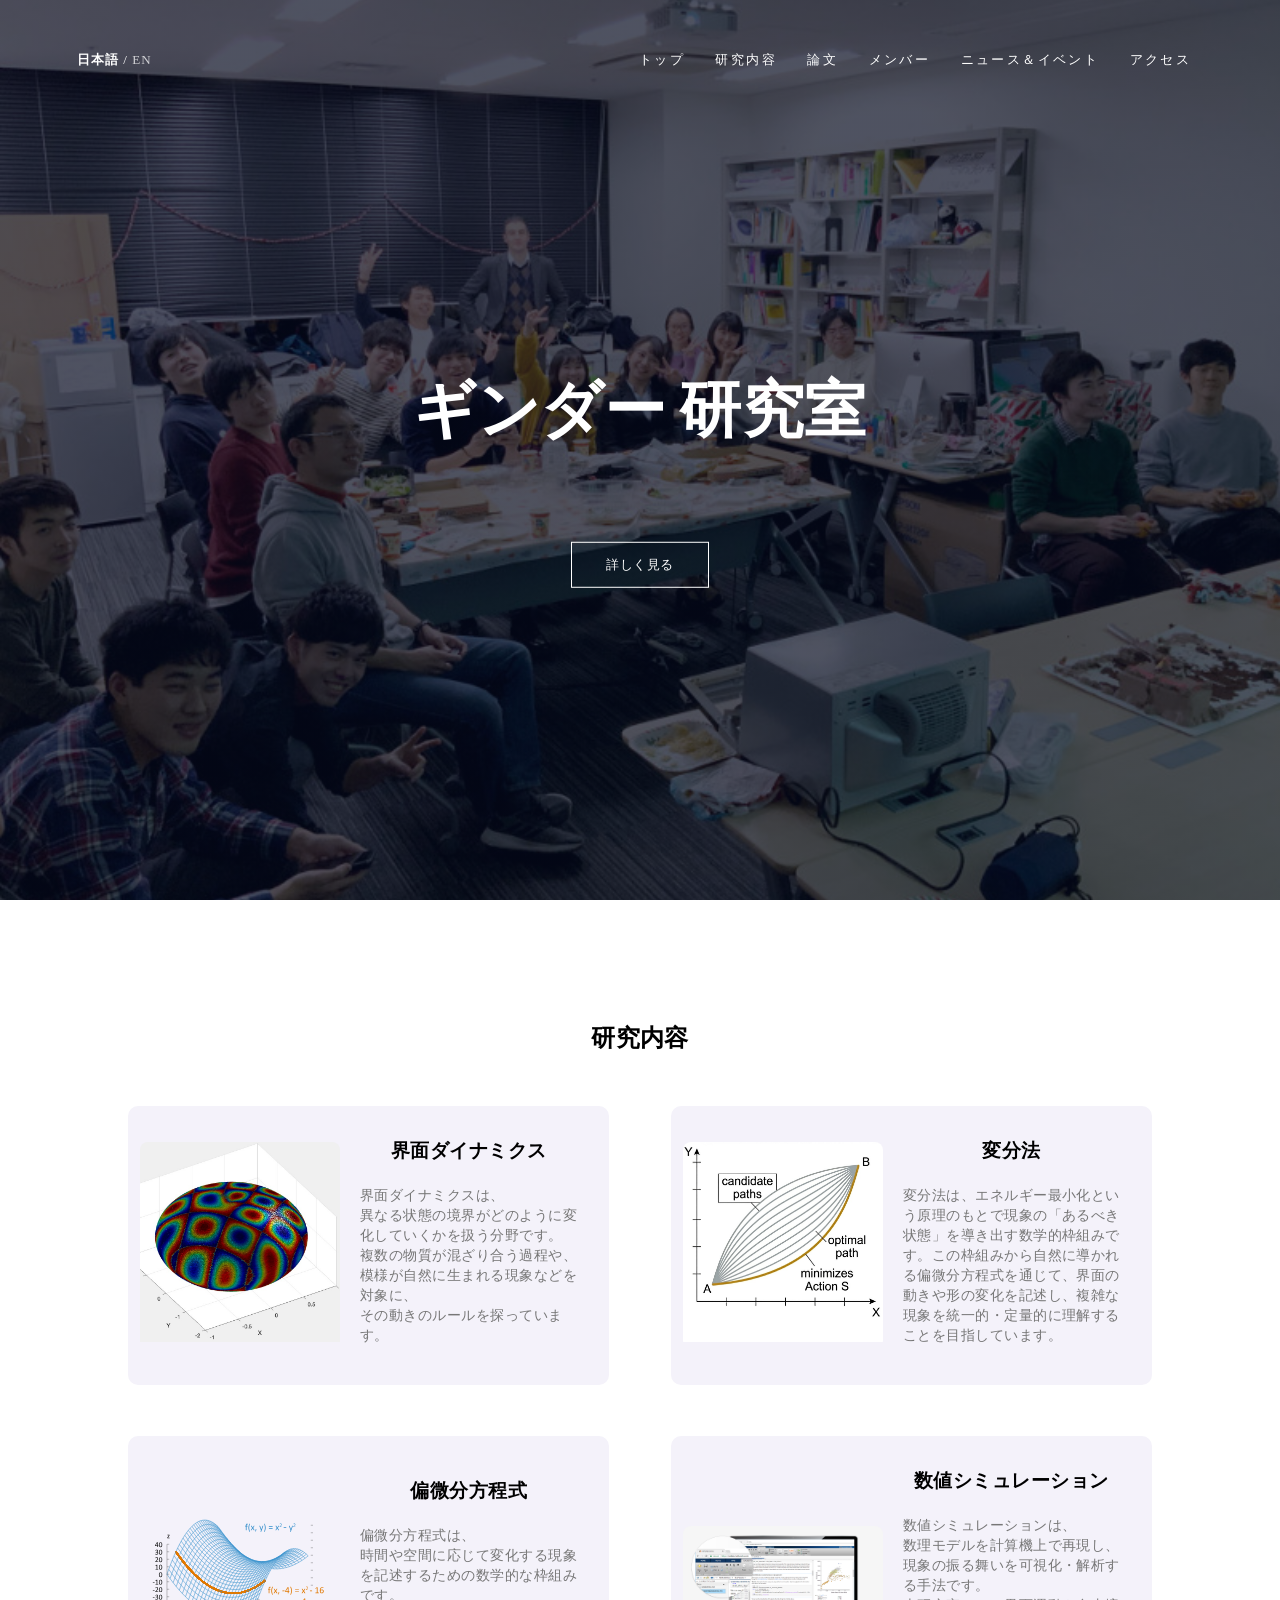
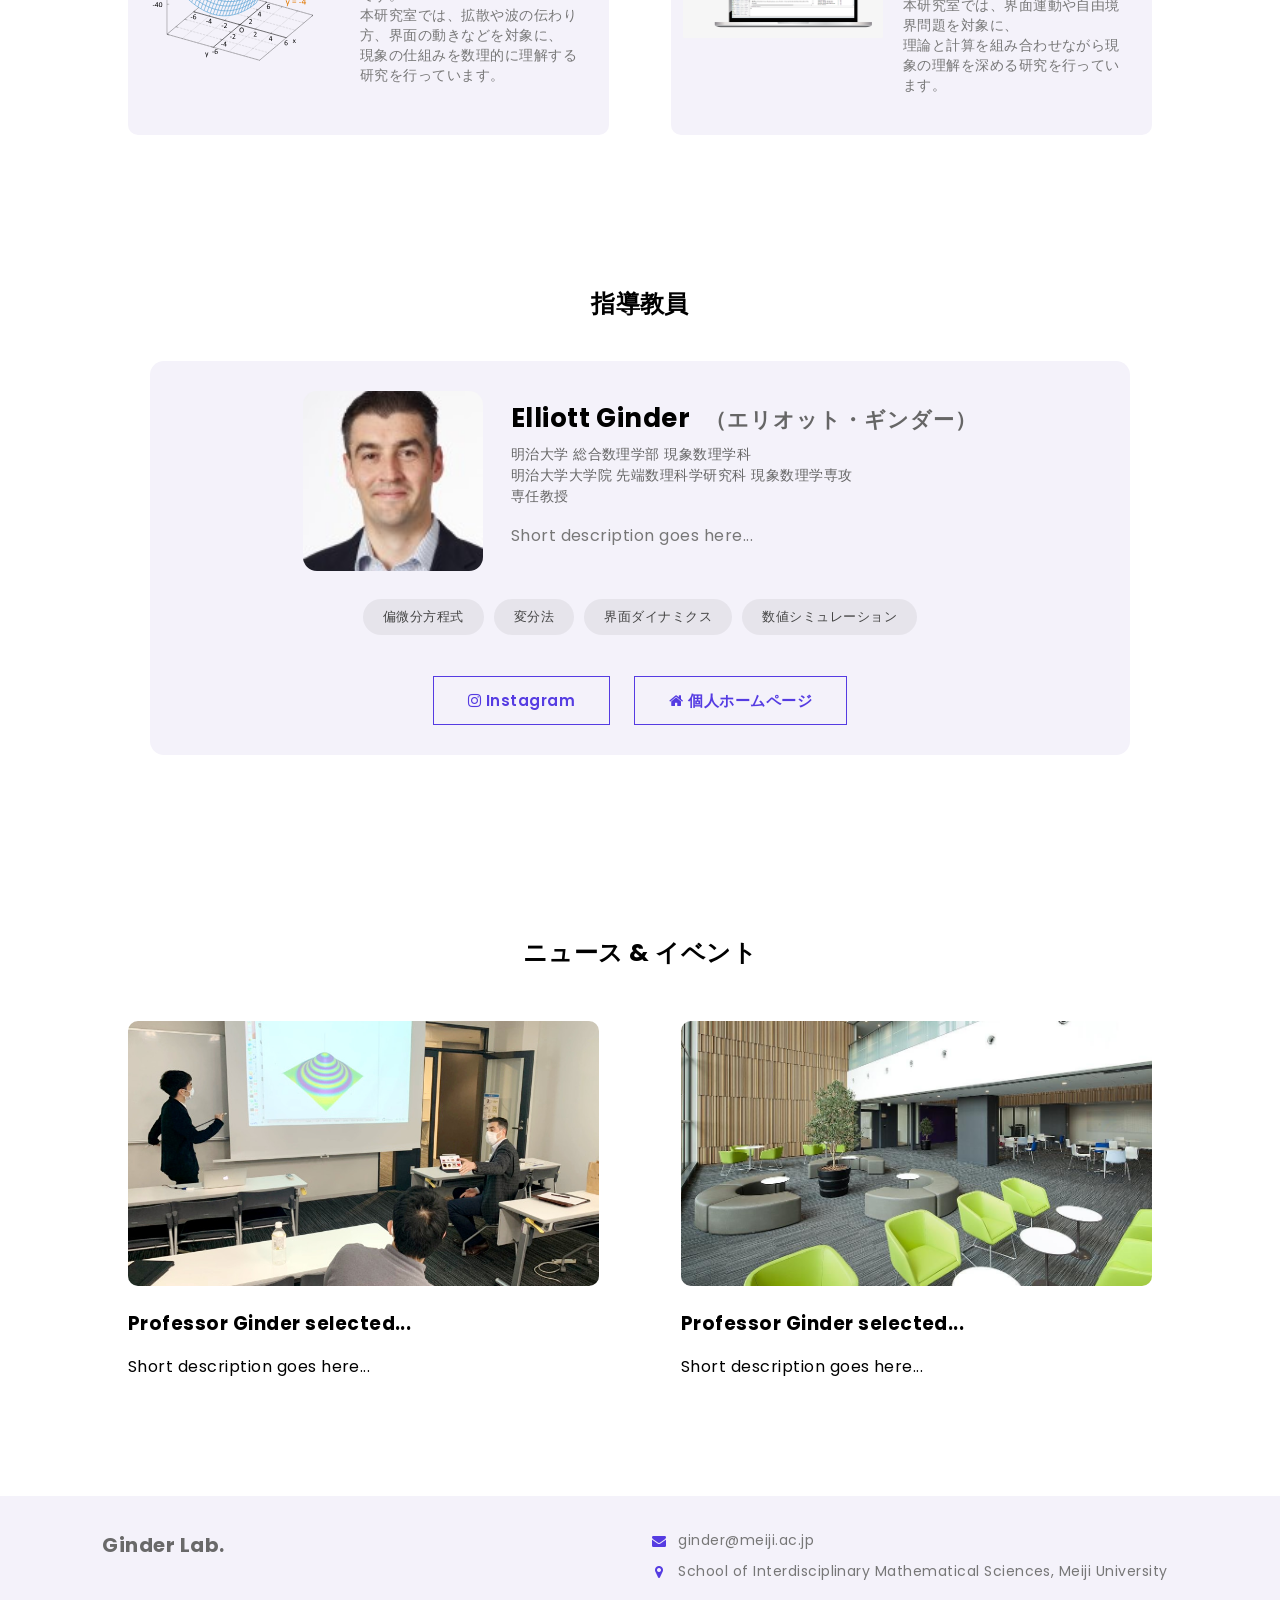
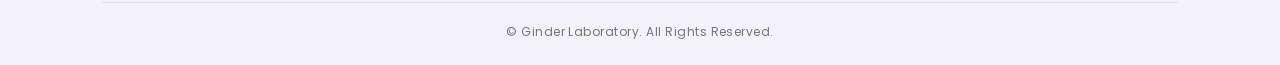
==== commit 205e452c: "充实research内容" ====
--- a/index.html
+++ b/index.html
@@ -39,7 +39,7 @@
         </nav>
     
         <div class="text-box">
-            <h1>ギンダー研究室</h1>
+            <h1>ギンダー 研究室</h1>
             <!-- <p></p> -->
             <a href="#hp-course" class="hero-btn">詳しく見る</a>
         </div>
@@ -48,34 +48,56 @@
 
     <!---------------------- course -------------------->
     
-    <section class="course" id="hp-course">
+    <section class="home-course" id="hp-course">
         <h1>研究内容</h1>
         <!-- 暂时无介绍 -->
         <!-- <p>nothink</p> -->
 
         <div class="row">
-            <div class="course-col">
-                <h3>偏微分方程式</h3>
-                <p>偏微分方程式は、時間や空間に応じて変化する現象を記述するための数学的な枠組みです。本研究室では、拡散や波の伝わり方、界面の動きなどを対象に、現象の仕組みを数理的に理解する研究を行っています。
+            
+            <div class="home-course-col">
+                <div class="img-box">
+                    <img src="./images/Interface_dynamics.jpg" alt="Interface Dynamics" />
+                </div>
+                <div class="col-intro">
+                    <h3>界面ダイナミクス</h3>
+                    <p>界面ダイナミクスは、<br>異なる状態の境界がどのように変化していくかを扱う分野です。<br>複数の物質が混ざり合う過程や、<br>模様が自然に生まれる現象などを対象に、<br>その動きのルールを探っています。
                 </p>
-            </div>
-
-             <div class="course-col">
-                <h3>変分法</h3>
-                <p>変分法は、エネルギーが最も安定する状態を基準に現象を考える手法です。<br>この考え方を用いて、界面の動きや形の変化を捉え、複雑な現象をシンプルに理解することを目指しています。
-                </p>
-            </div>
-
-             <div class="course-col">
-                <h3>界面ダイナミクス</h3>
-                <p>界面ダイナミクスは、異なる状態の境界がどのように変化していくかを扱う分野です。<br>複数の物質が混ざり合う過程や、模様が自然に生まれる現象などを対象に、その動きのルールを探っています。
-                </p>
-            </div>
-
-            <div class="course-col">
-                <h3>数値シミュレーション</h3>
-                <p>数値シミュレーションは、数理モデルを計算機上で再現し、現象の振る舞いを可視化・解析する手法です。本研究室では、界面運動や自由境界問題を対象に、理論と計算を組み合わせながら現象の理解を深める研究を行っています。
-                </p>
+                </div>
+                
+            </div>
+            
+            <div class="home-course-col">
+                <div class="img-box">
+                    <img src="./images/variation.jpg" alt="Interface Dynamics" />
+                </div>
+                <div class="col-intro">
+                    <h3>変分法</h3>
+                    <p>変分法は、エネルギー最小化という原理のもとで現象の「あるべき状態」を導き出す数学的枠組みです。この枠組みから自然に導かれる偏微分方程式を通じて、界面の動きや形の変化を記述し、複雑な現象を統一的・定量的に理解することを目指しています。
+                    </p>
+                </div>
+            </div>
+
+            <div class="home-course-col">
+                <div class="img-box">
+                    <img src="./images/pde.svg" alt="Interface Dynamics" />
+                </div>
+                <div class="col-intro">
+                    <h3>偏微分方程式</h3>
+                    <p>偏微分方程式は、<br>時間や空間に応じて変化する現象を記述するための数学的な枠組みです。<br>本研究室では、拡散や波の伝わり方、界面の動きなどを対象に、<br>現象の仕組みを数理的に理解する研究を行っています。
+                    </p>
+                </div>  
+            </div>
+
+            <div class="home-course-col">
+                <div class="img-box">
+                    <img src="./images/matlab.png" alt="Interface Dynamics" />
+                </div>
+                <div class="col-intro">
+                    <h3>数値シミュレーション</h3>
+                    <p>数値シミュレーションは、<br>数理モデルを計算機上で再現し、現象の振る舞いを可視化・解析する手法です。<br>本研究室では、界面運動や自由境界問題を対象に、<br>理論と計算を組み合わせながら現象の理解を深める研究を行っています。
+                    </p>
+                </div>
             </div>
         </div>
     </section>
@@ -101,7 +123,7 @@
                         <span class="kana">（エリオット・ギンダー）</span>
                     </h2>
                         <h3>明治大学 総合数理学部 現象数理学科 <br>
-                        明治大学大学院 先端数理科学研究科 <br>
+                        明治大学大学院 先端数理科学研究科 現象数理学専攻<br>
                         専任教授
                         </h3>
 
--- a/css/style.css
+++ b/css/style.css
@@ -211,21 +211,14 @@
 
 /* ---------------- research topics ---------------- */
 
-.course {
+.home-course {
     width: 80%;
     margin: auto;
     text-align: center;
     padding-top: 100px;
 }
 
-.course-col p{
-    color: #777;
-    font-size: 14px;
-    font-weight: 300;
-    line-height: 20px;
-    padding: 10px;
-}
-
+/* 260419 home和research共用row  */
 .row {
     margin-top: 5%;
     display: flex;
@@ -233,23 +226,52 @@
     flex-wrap: wrap;
 }
 
-.course-col {
-    flex-basis: 46%;
+.home-course-col {
+    display: flex;
+    flex-basis: 47%;
     background: #f4f2fa;
     border-radius: 10px;
     margin-bottom: 5%;
     padding: 20px 12px;
     transition: 0.5s;
-}
-
-.course-col h3 {
+
+    align-items: center; 
+}
+
+.col-intro h3 {
     text-align: center;
     font-weight: 600;
     margin: 10px 0;
 }
 
-.course-col:hover {
+.col-intro p {
+    color: #777;
+    font-size: 14px;
+    font-weight: 300;
+    line-height: 20px;
+    
+    text-align: left;
+    padding: 10px;
+    margin: 10px 10px;
+}
+
+.home-course-col:hover {
     box-shadow: 0 0 20px 0px rgba(0, 0, 0, 0.2);
+}
+
+/* 260419 追加各个研究内容card的说明图 */
+/* 260419 home和research共用img-box */
+.img-box { 
+    flex: 0 0 200px;   /* ⭐固定尺寸（核心） */
+    /* aspect-ratio: 1 / 1; */
+    overflow: hidden;
+    border-radius: 8px;
+}
+
+.img-box img {
+    width: 100%;
+    height: 100%;
+    object-fit: cover;
 }
 
 @media (max-width: 700px){
@@ -552,9 +574,65 @@
 
 
 
+/* ========================= Research Page ========================= */
+
+
+.course {
+    width: 80%;
+    margin: auto;
+    text-align: center;
+    padding-top: 100px;
+}
+
+.row {
+    margin-top: 5%;
+    display: flex;
+    justify-content: space-between;
+    flex-wrap: wrap;
+}
+
+.course-col {
+    flex-basis: 46%;
+    background: #f4f2fa;
+    border-radius: 10px;
+    margin-bottom: 5%;
+    padding: 20px 12px;
+    transition: 0.5s;
+}
+
+.course-col h3 {
+    text-align: center;
+    font-weight: 600;
+    margin: 10px 0;
+}
+
+.course-col p {
+    color: #777;
+    font-size: 14px;
+    font-weight: 300;
+    line-height: 20px;
+    
+    text-align: left;
+    padding: 10px;
+    margin: 10px 10px;
+}
+
+.course-col:hover {
+    box-shadow: 0 0 20px 0px rgba(0, 0, 0, 0.2);
+}
+
+/* img-box 与home共用 */
+
+@media (max-width: 700px){
+    .row {
+        flex-direction: column;
+    }
+}
+
+
+
+
 /* ========================= Theses Page ========================= */
-
-/* --- Theses Page --- */
 
 .theses {
   width: 85%;
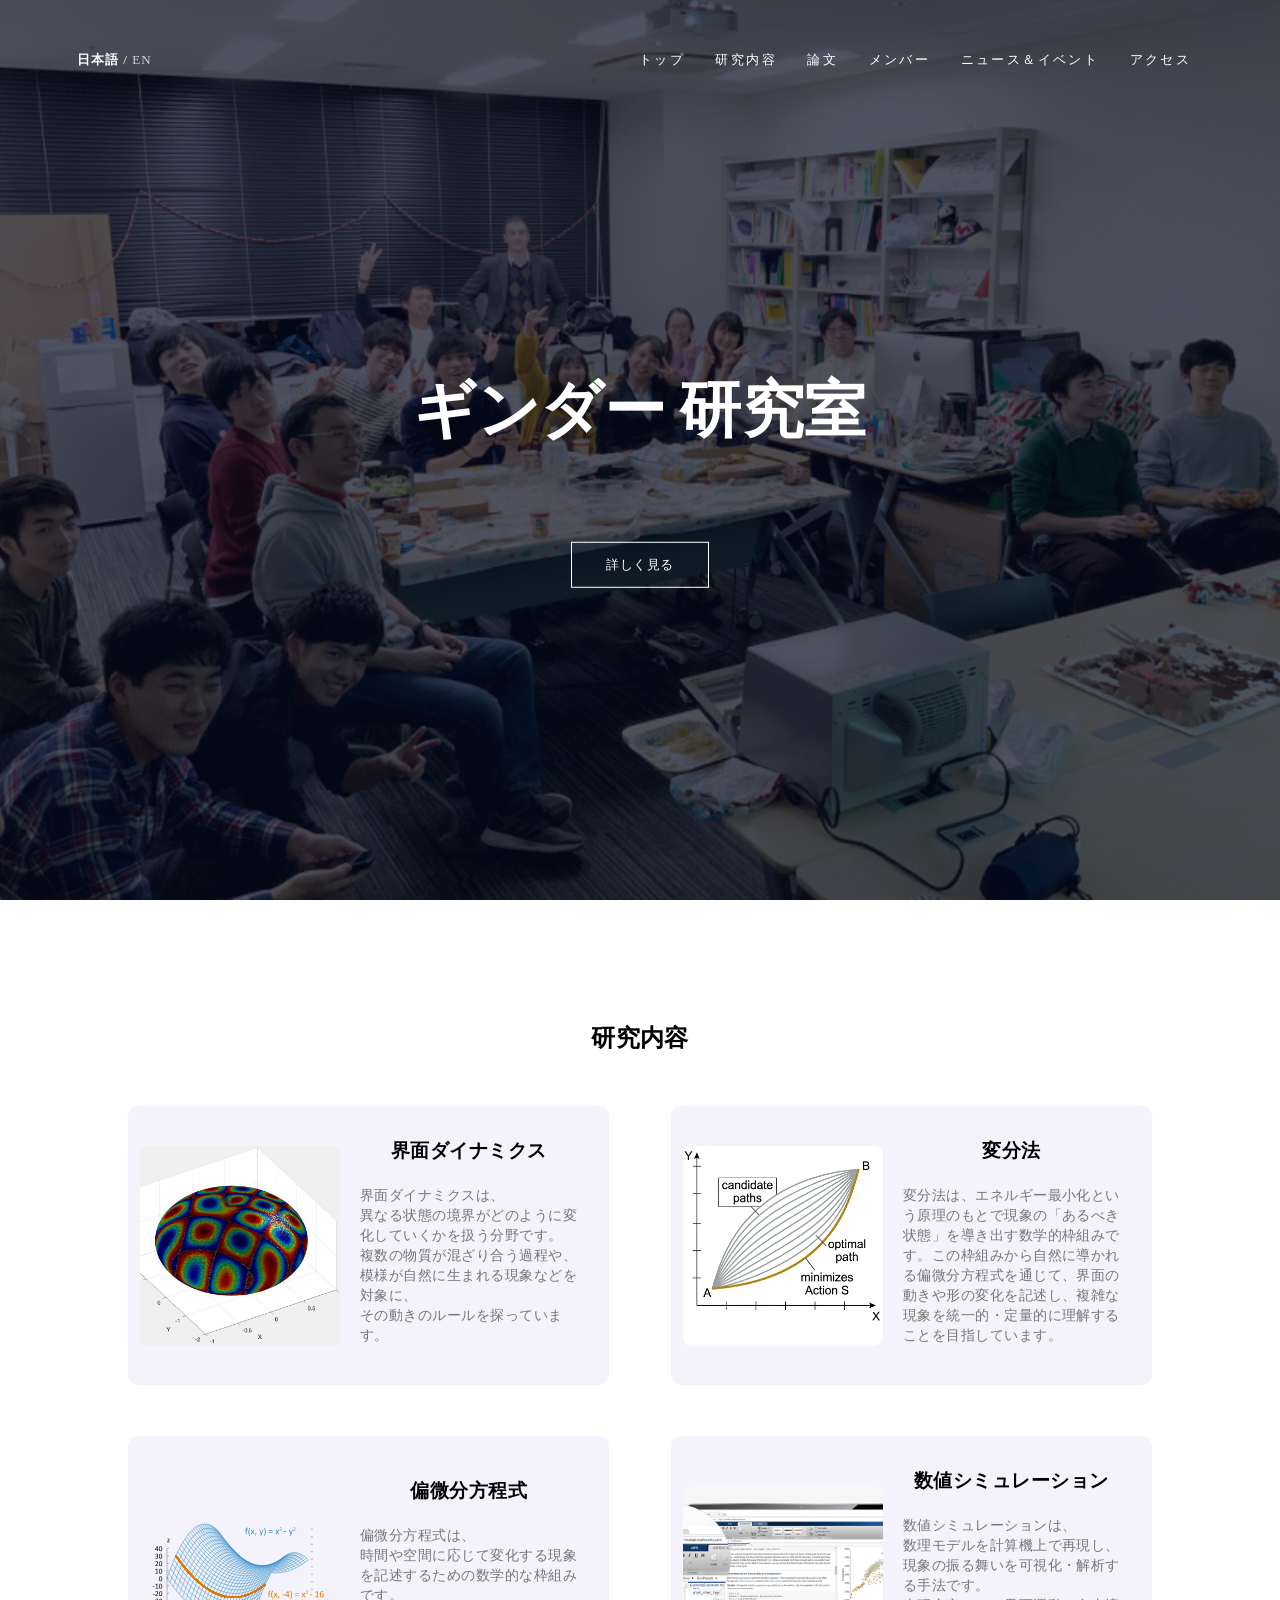
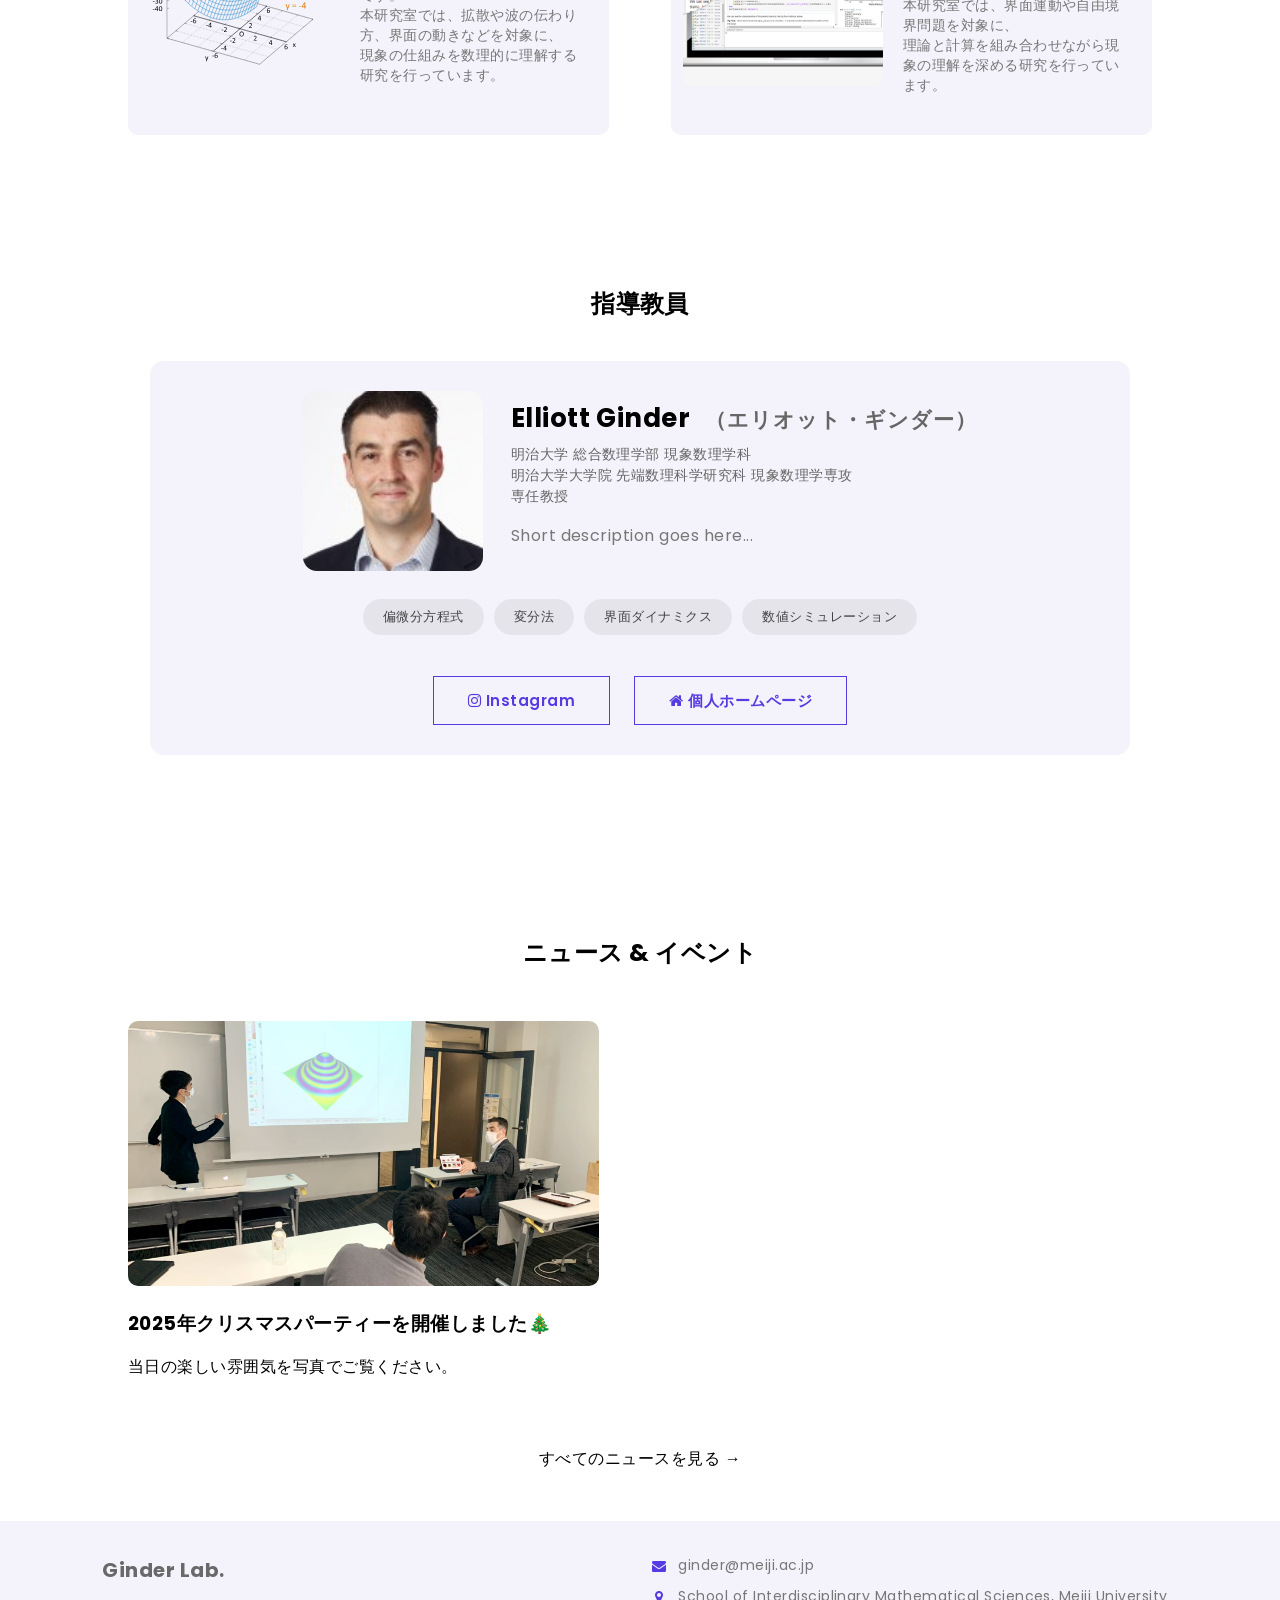
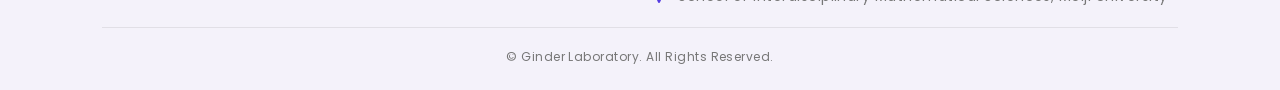
==== commit 2d556916: "添加新闻，并进一步完善research页和theses页面" ====
--- a/index.html
+++ b/index.html
@@ -3,7 +3,7 @@
 <head>
     <meta charset="UTF-8">
     <meta name="viewport" content="width=device-width, initial-scale=1.0">
-    <title>Laboratory Website Design</title>
+    <title>Ginder Laboratory</title>
     <link rel="stylesheet" href="css/style.css">
     <!-- <link rel="preconnect" href="https://fonts.googleapis.com">
     <link rel="preconnect" href="https://fonts.gstatic.com" crossorigin>
@@ -169,21 +169,8 @@
     <section class="facilities">
         <h1>ニュース & イベント</h1>
         <!-- <p>Nothing</p> -->
-
-        <div class="row">
-            <div class="facilities-col">
-                <img src="./images/classroom.jpg">
-                <h3>Professor Ginder selected...</h3>
-                <p>Short description goes here...</p>
-            </div>
-
-            <div class="facilities-col">
-                <img src="./images/space.jpg">
-                <h3>Professor Ginder selected...</h3>
-                <p>Short description goes here...</p>
-            </div>
-
-        </div>
+         <div class="row" id="home-news"></div>
+         <a href="event.html" class="more-news">すべてのニュースを見る →</a>
     </section>
 
     
@@ -229,5 +216,32 @@
         }
 
     </script>
+
+    <!---------- JavaScript for News ------------>
+    <script>
+    fetch("data/news-jp.json")
+    .then(res => res.json())
+    .then(data => {
+
+        const container = document.getElementById("home-news");
+
+        // 只取最新两条
+        const latest = data.slice(0,2);
+
+        latest.forEach(item => {
+        const html = `
+            <div class="facilities-col">
+                <a href="${item.url}">
+                <img src="${item.img}">
+                <h3>${item.title}</h3>
+                <p>${item.desc}</p>
+                </a>
+            </div>
+        `;
+        container.innerHTML += html;
+        });
+
+    });
+    </script>
 </body>
 </html>
--- a/css/style.css
+++ b/css/style.css
@@ -181,6 +181,13 @@
     }
 }
 
+/* ---------------- 全站链接效果重制 ---------------- */
+a {
+    text-decoration: none;  /* 去掉下划线 */
+    color: inherit;         /* 不变蓝/紫 */
+}
+
+
 
 
 /* ---------------- switch language ---------------- */
@@ -261,9 +268,9 @@
 
 /* 260419 追加各个研究内容card的说明图 */
 /* 260419 home和research共用img-box */
-.img-box { 
-    flex: 0 0 200px;   /* ⭐固定尺寸（核心） */
-    /* aspect-ratio: 1 / 1; */
+/* 基础组件 */
+.img-box {
+    aspect-ratio: 1 / 1;
     overflow: hidden;
     border-radius: 8px;
 }
@@ -272,6 +279,12 @@
     width: 100%;
     height: 100%;
     object-fit: cover;
+    display: block;
+}
+
+/* 260517 home：左图右文 */
+.home-course-col .img-box {
+    flex: 0 0 200px;
 }
 
 @media (max-width: 700px){
@@ -467,6 +480,22 @@
     margin-top: 16px;
     margin-bottom: 15px;
     text-align: left;
+}
+
+/* ========================= Home News (facilities) ========================= */
+
+.facilities-col a {
+    display: block;
+    color: inherit;
+}
+
+/* 标题动画（和 news page 一样颜色） */
+.facilities-col h3 {
+    transition: 0.3s;
+}
+
+.facilities-col:hover h3 {
+    color: #8c7b5f;
 }
 
 /* 未修改 */
@@ -598,12 +627,16 @@
     margin-bottom: 5%;
     padding: 20px 12px;
     transition: 0.5s;
+
+    display: flex;              /* ⭐关键 */
+    flex-direction: column;     /* ⭐上下排 */
+    align-items: center;        /* ⭐所有子元素水平居中 */
 }
 
 .course-col h3 {
     text-align: center;
     font-weight: 600;
-    margin: 10px 0;
+    margin: 25px 0 0 0;
 }
 
 .course-col p {
@@ -611,7 +644,6 @@
     font-size: 14px;
     font-weight: 300;
     line-height: 20px;
-    
     text-align: left;
     padding: 10px;
     margin: 10px 10px;
@@ -622,6 +654,10 @@
 }
 
 /* img-box 与home共用 */
+/* 260517 research：上图下文 */
+.course-col .img-box {
+    width: 75%;
+}
 
 @media (max-width: 700px){
     .row {
@@ -656,6 +692,15 @@
   margin-bottom: 40px;
   text-align: center;
   font-weight: 500;
+}
+
+/* 260517 解释无翻译情况 */
+.theses-note {
+  max-width: 800px;      /* 和列表一样宽 */
+  margin: 0 auto 80px;   /* 水平居中 + 与下面拉开距离 */
+  font-size: 15px;
+  color: #777;
+  line-height: 1.6;
 }
 
 /* 卡片容器 */
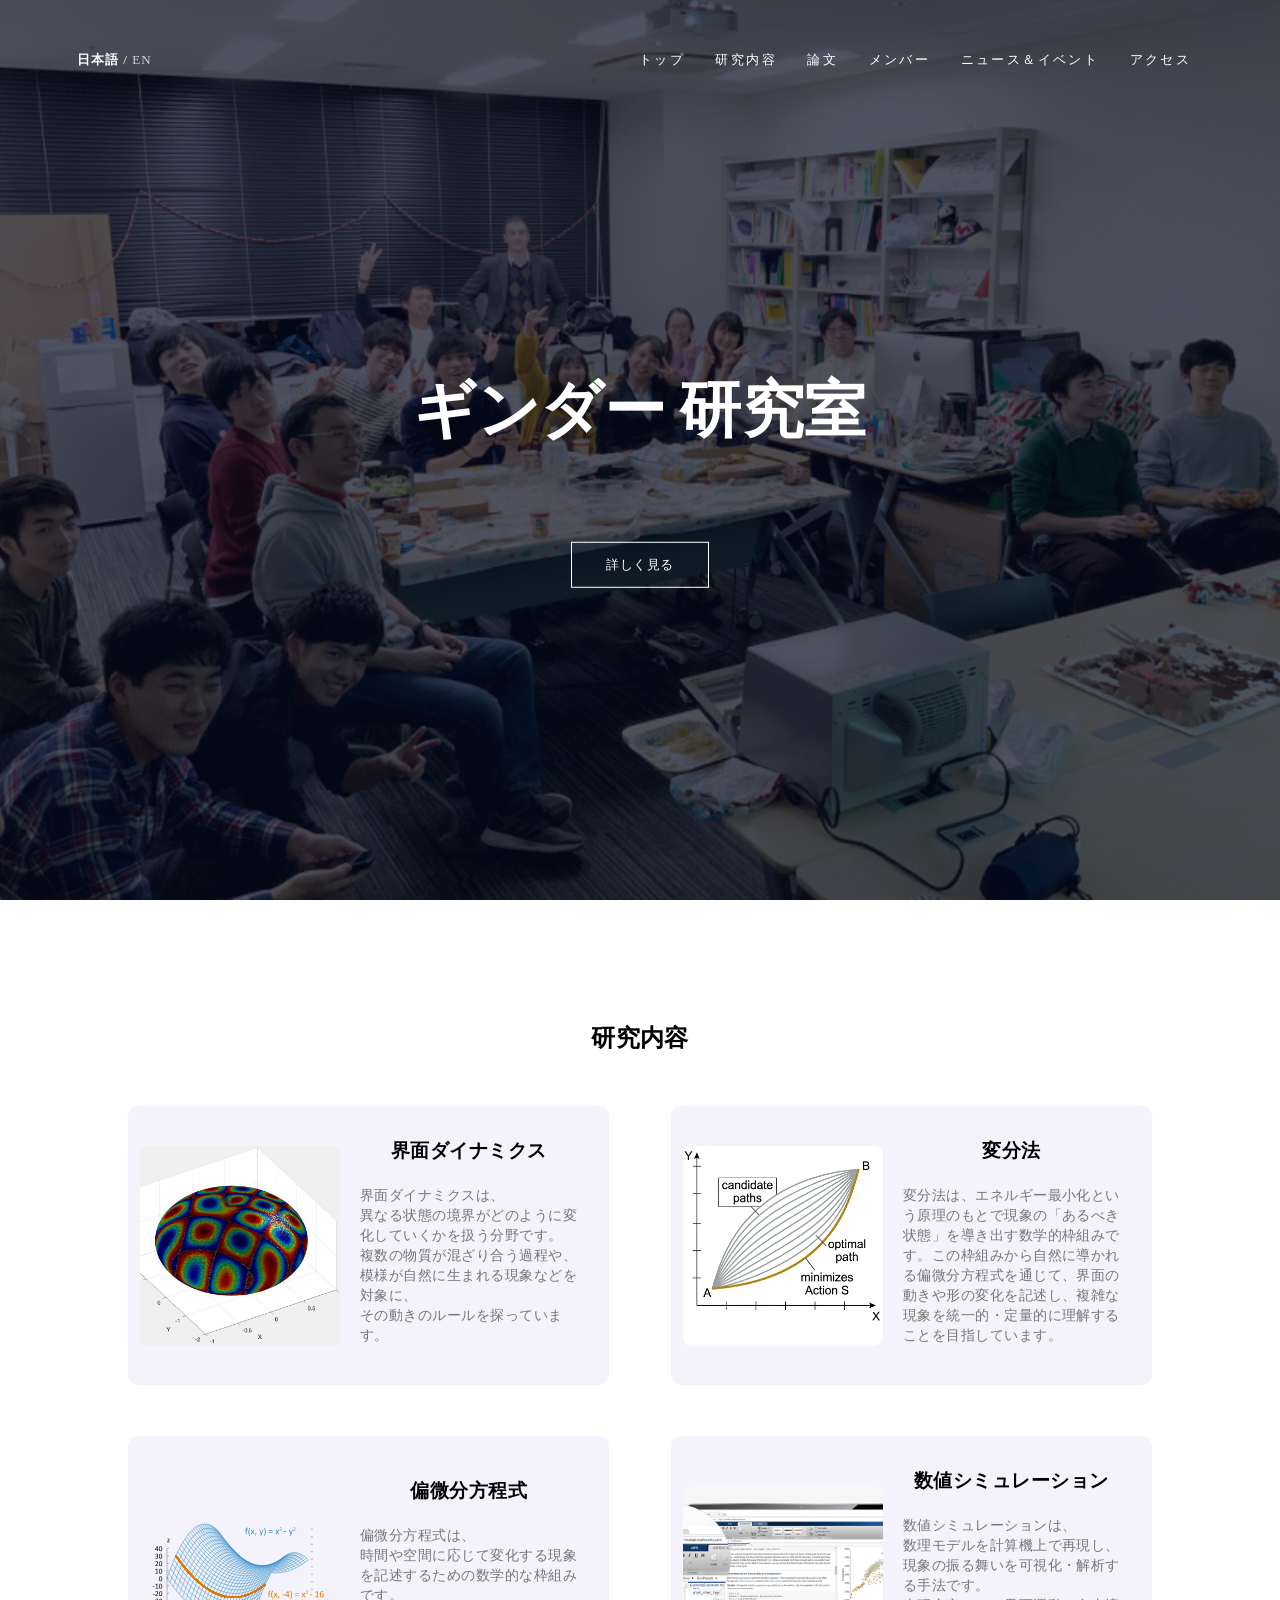
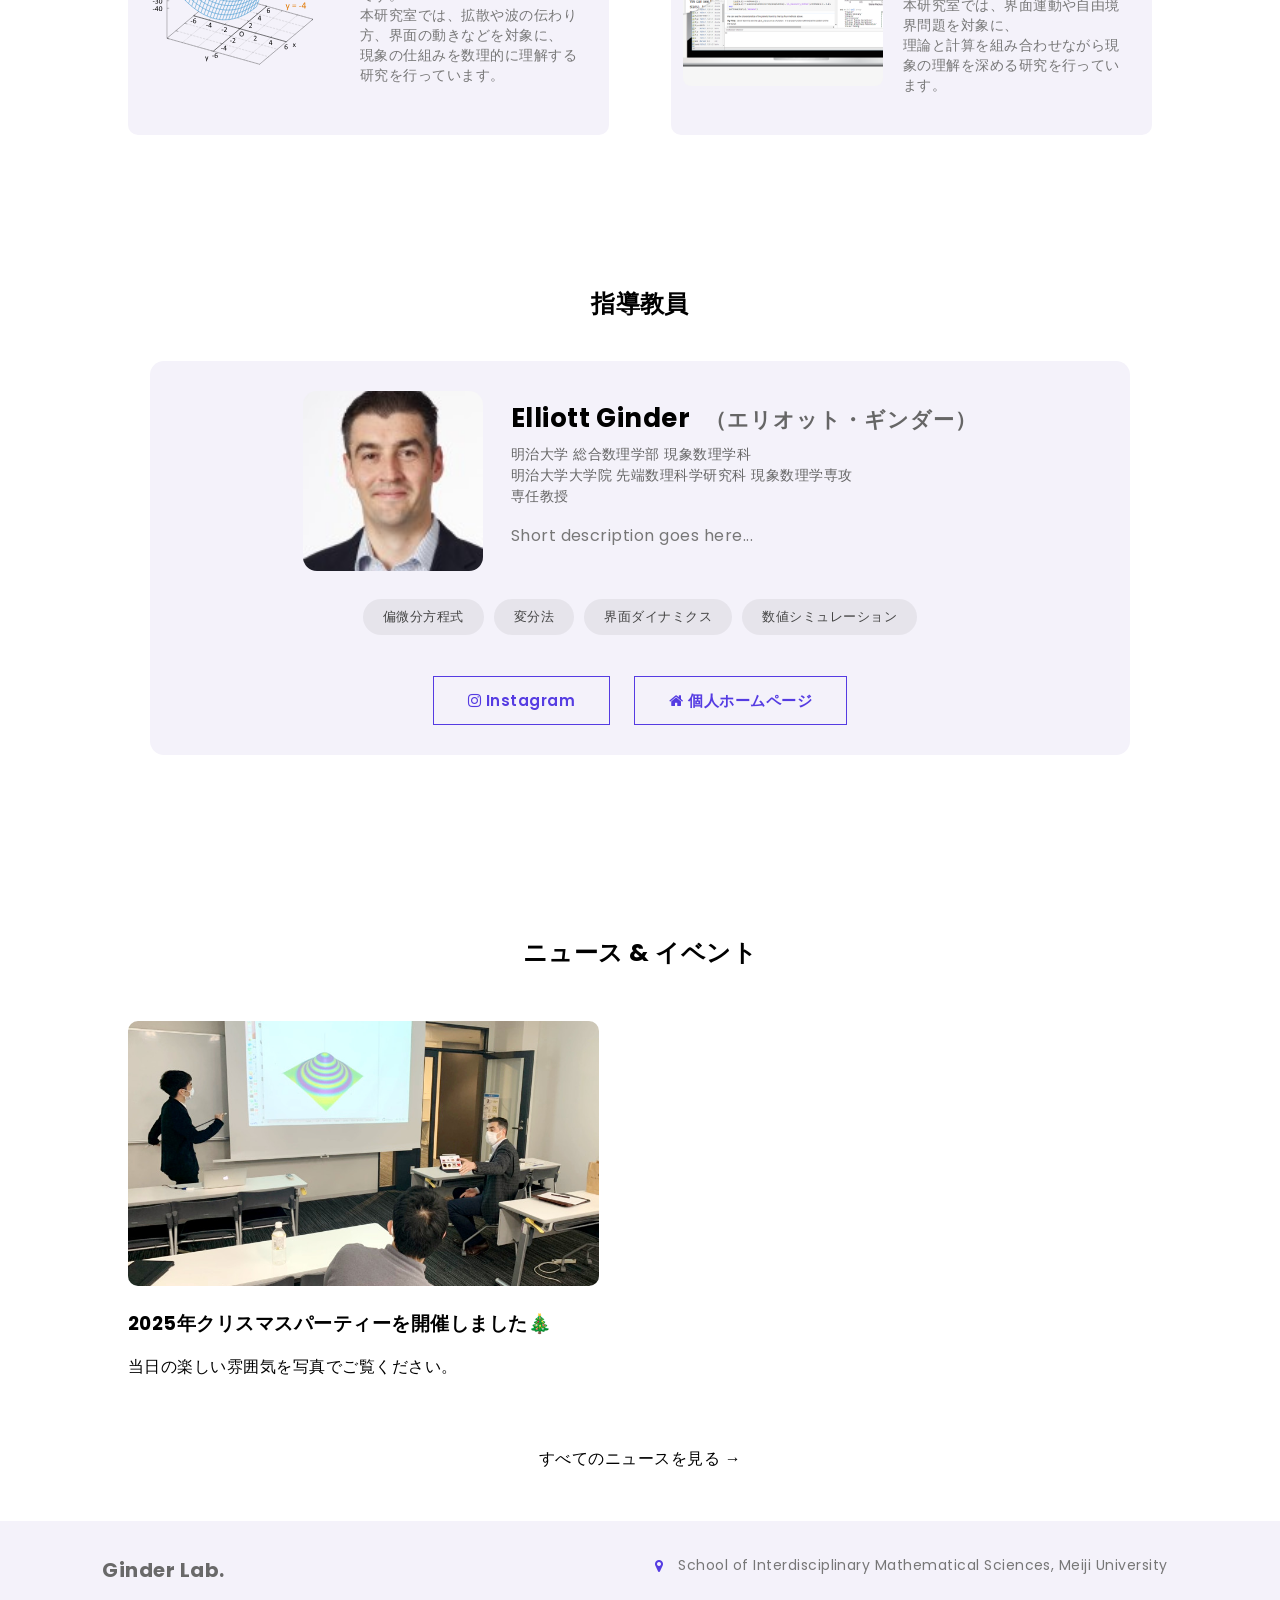
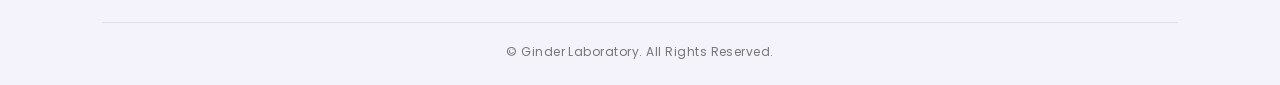
==== commit f944beb6: "删除联络邮箱" ====
--- a/index.html
+++ b/index.html
@@ -183,10 +183,10 @@
             </div>
 
             <div class="footer-right">
-                <a href="mailto:ginder@meiji.ac.jp" class="info-item">
+                <!-- <a href="mailto:ginder@meiji.ac.jp" class="info-item">
                     <i class="fa fa-envelope"></i>
                     <span>ginder@meiji.ac.jp</span>
-                </a>
+                </a> -->
 
                 <a class="info-item" href="https://www.google.com/maps/place/%E6%98%8E%E6%B2%BB%E5%A4%A7%E5%AD%A6%E4%B8%AD%E9%87%8E%E3%82%AD%E3%83%A3%E3%83%B3%E3%83%91%E3%82%B9/@35.7068287,139.6490532,15z/data=!4m14!1m7!3m6!1s0x6018f28568f3a5e5:0x567bdf699508c4ba!2z5piO5rK75aSn5a2m5Lit6YeO44Kt44Oj44Oz44OR44K5!8m2!3d35.7068291!4d139.6593529!16s%2Fg%2F1hhl844lh!3m5!1s0x6018f28568f3a5e5:0x567bdf699508c4ba!8m2!3d35.7068291!4d139.6593529!16s%2Fg%2F1hhl844lh?entry=ttu&g_ep=EgoyMDI2MDIyNS4wIKXMDSoASAFQAw%3D%3D" target="_blank">
                     <i class="fa fa-map-marker"></i>
